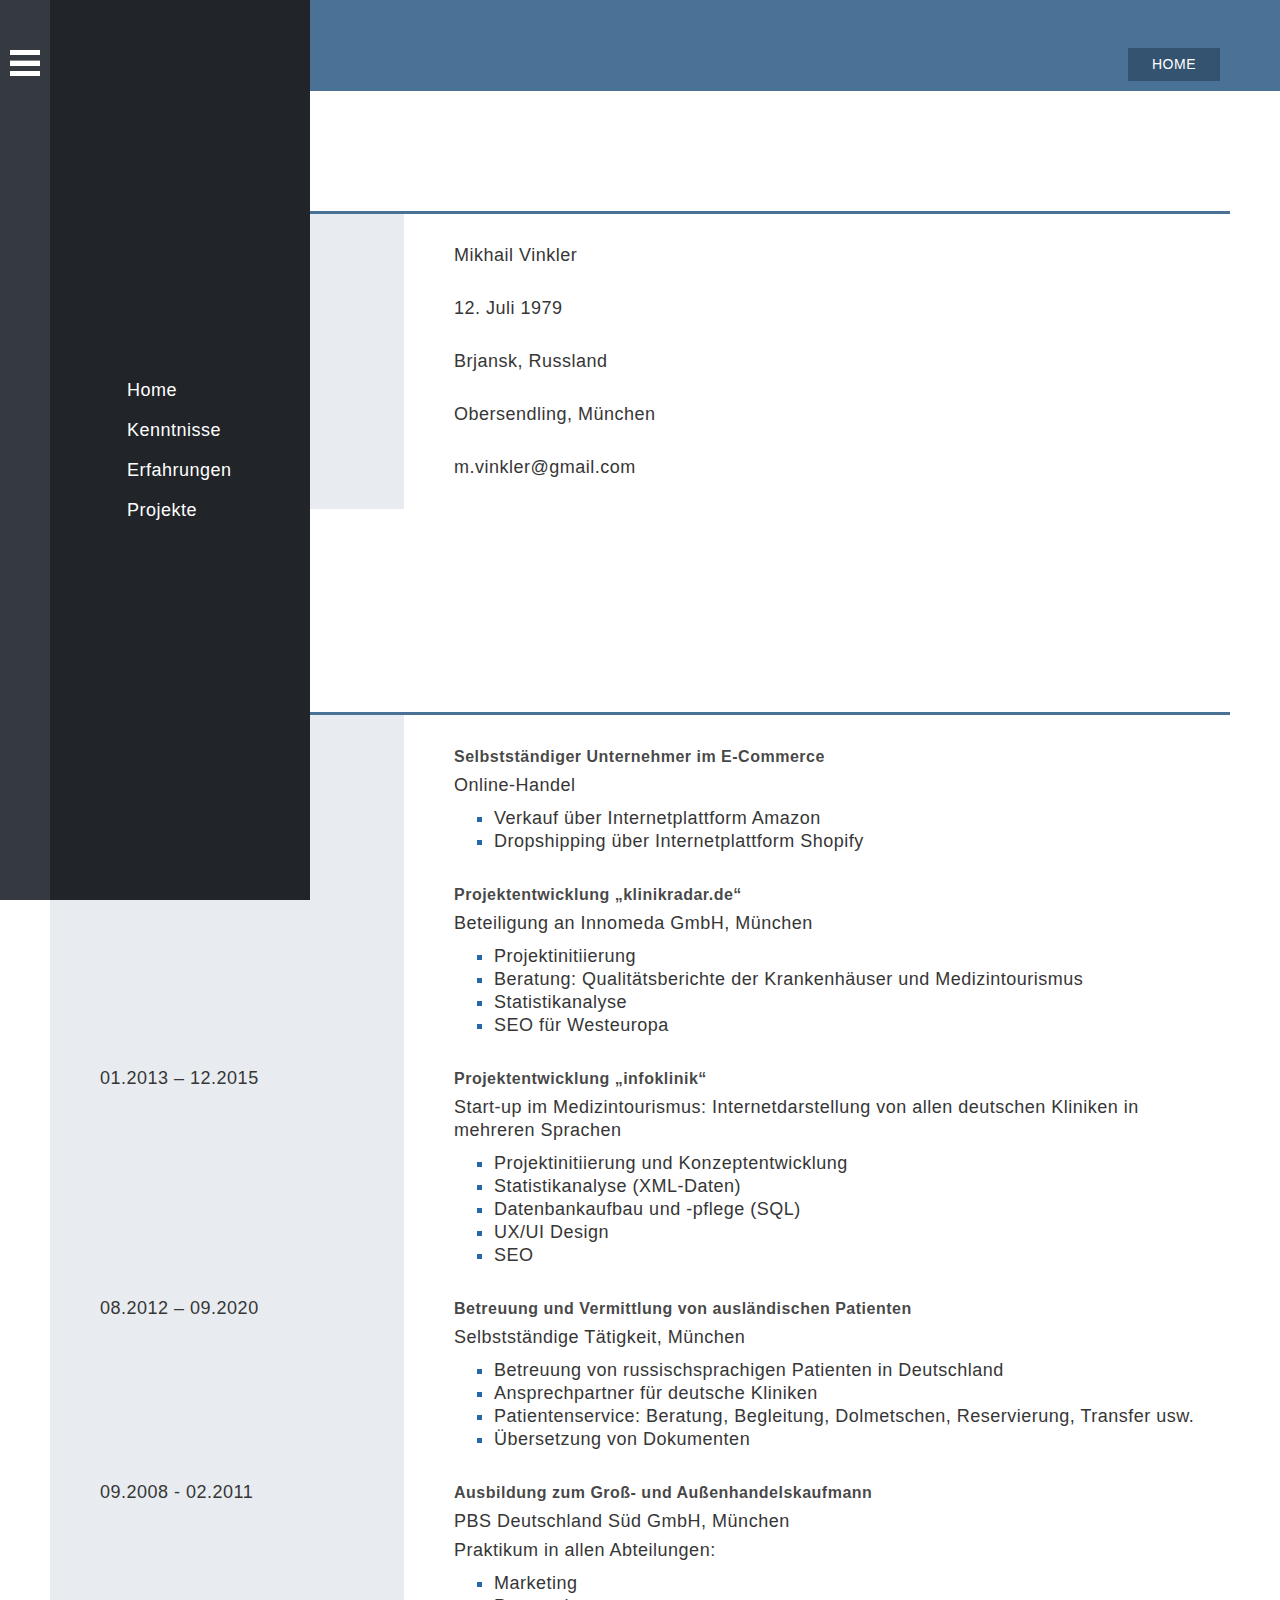
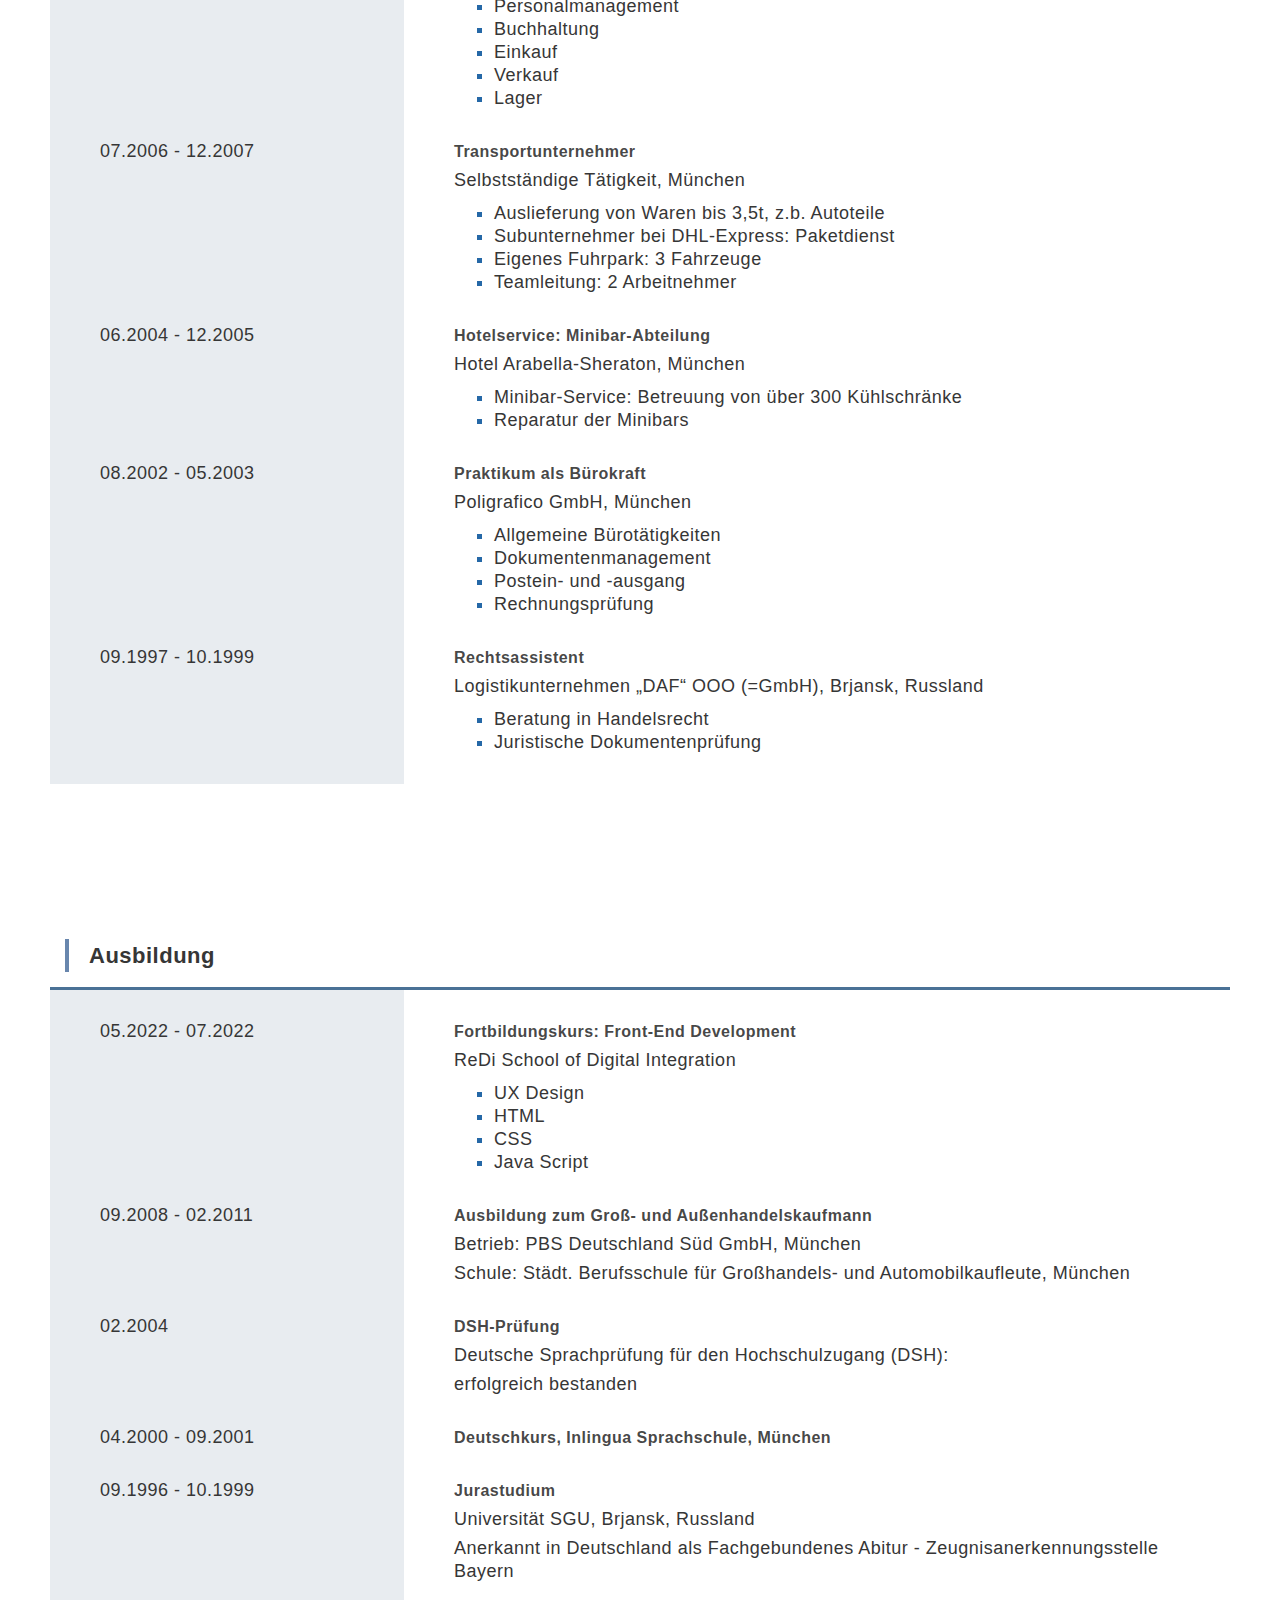
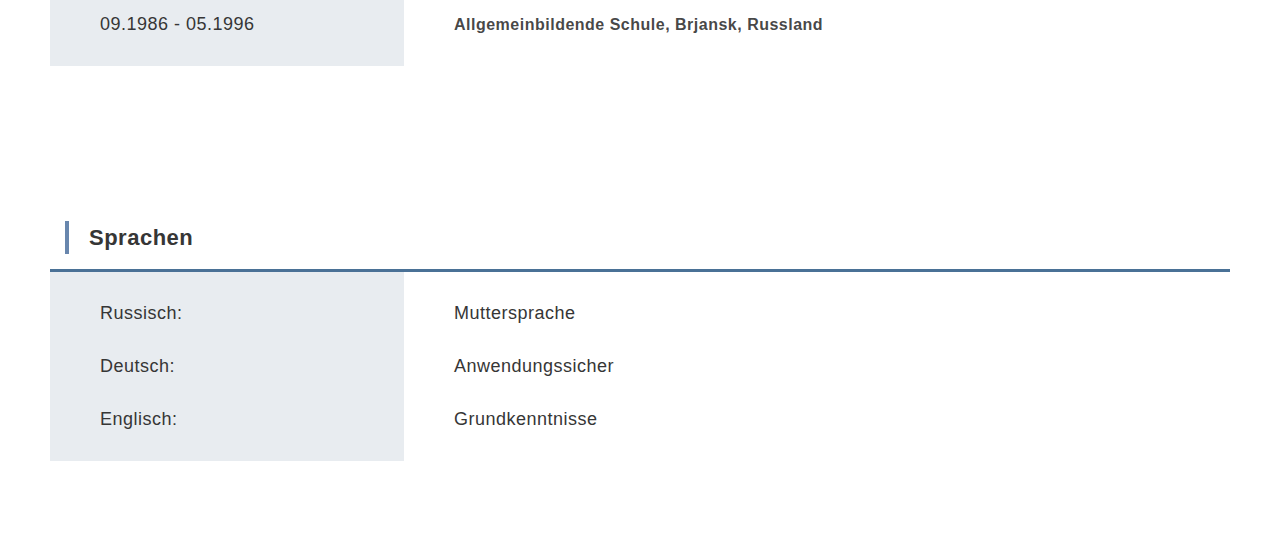
==== Lebenslauf/lebenslauf.html @ 0f420c13 "Lebenslauf" ====
<!DOCTYPE html>
<html lang="en">
<head>
    <meta charset="UTF-8">
    <meta http-equiv="X-UA-Compatible" content="IE=edge">
    <meta name="viewport" content="width=device-width, initial-scale=1.0">
    <link rel="stylesheet" href="../assets/style.css">
    <link rel="stylesheet" href="./lebenslauf.css">
    <title>Lebenslauf</title>
</head>
<body>
    <header id="resume_header">
        <div class="resume_titel">
            <h1>Lebenslauf</h1>
            <a href="../index.html">home</a>
        </div>                    
    </header>
    <main>
        <table class="privat">
            <th colspan="2"></th>
            <tr class="item_1">
                <td class="titel">Vor -und Nachname:</td>
                <td class="content">Mikhail Vinkler</td>
            </tr>
            <tr>
                <td class="titel">Geburts&shy;datum:</td>
                <td class="content">12. Juli 1979</td>
            </tr>
            <tr>
                <td class="titel">Geburtsort:</td>
                <td class="content">Brjansk, Russland</td>
            </tr>
            <tr>
                <td class="titel">Wohnort:</td>
                <td class="content">Obersendling, München</td>
            </tr>
            <tr>
                <td class="titel">E-Mail:</td>
                <td class="content">m.vinkler@gmail.com</td>
            </tr>
        </table>
        <table class="job">
            <th colspan="2">
                <h2>Berufliche Praxis</h2>
            </th>
            <tr class="job_1">
                <td class="titel">10.2020 – 04.2022</td>
                <td class="content">
                    <h3>Selbstständiger Unternehmer im E-Commerce</h3>
                    <p>Online-Handel</p>
                    <ul>
                        <li>Verkauf über Internetplattform Amazon</li>
                        <li>Dropshipping über Internetplattform Shopify</li>
                    </ul>
                </td>
            </tr>
            <tr class="job_2">
                <td class="titel">01.2016 – 10.2020</td>
                <td class="content">
                    <h3>Projektentwicklung „klinikradar.de“ </h3>
                    <p>Beteiligung an Innomeda GmbH, München</p>
                    <ul>
                        <li>Projektinitiierung</li>
                        <li>Beratung: Qualitätsberichte der Krankenhäuser und Medizintourismus</li>
                        <li>Statistikanalyse</li>
                        <li>SEO für Westeuropa</li>
                    </ul>
                </td>
            </tr>
            <tr class="job_3">
                <td class="titel">01.2013 – 12.2015</td>
                <td class="content">
                    <h3>Projektentwicklung „infoklinik“</h3>
                    <p>Start-up im Medizintourismus: Internetdarstellung von allen deutschen Kliniken in mehreren Sprachen</p>
                    <ul>
                        <li>Projektinitiierung und Konzeptentwicklung</li>
                        <li>Statistikanalyse (XML-Daten)</li>
                        <li>Datenbankaufbau und -pflege (SQL)</li>
                        <li>UX/UI Design</li>
                        <li>SEO</li>
                    </ul>
                </td>
            </tr>
            <tr class="job_4">
                <td class="titel">08.2012 – 09.2020</td>
                <td class="content">
                    <h3>Betreuung und Vermittlung von ausländischen Patienten</h3>
                    <p>Selbstständige Tätigkeit, München</p>
                    <ul>
                        <li>Betreuung von russischsprachigen Patienten in Deutschland</li>
                        <li>Ansprechpartner für deutsche Kliniken</li>
                        <li>Patientenservice: Beratung, Begleitung, Dolmetschen, Reservierung, Transfer usw.</li>
                        <li>Übersetzung von Dokumenten</li>
                    </ul>
                </td>
            </tr>
            <tr class="job_5">
                <td class="titel">09.2008 - 02.2011</td>
                <td class="content">
                    <h3>Ausbildung zum Groß- und Außenhandels&shy;kaufmann</h3>
                    <p>PBS Deutschland Süd GmbH, München</p>
                    <p>Praktikum in allen Abteilungen:</p>
                    <ul>
                        <li>Marketing</li>
                        <li>Personalmanagement</li>
                        <li>Buchhaltung</li>
                        <li>Einkauf</li>
                        <li>Verkauf</li>
                        <li>Lager</li>
                    </ul>
                </td>
            </tr>
            <tr class="job_6">
                <td class="titel">07.2006 - 12.2007</td>
                <td class="content">
                    <h3>Transportunternehmer</h3>
                    <p>Selbstständige Tätigkeit, München</p>
                    <ul>
                        <li>Auslieferung von Waren bis 3,5t, z.b. Autoteile </li>
                        <li>Subunternehmer bei DHL-Express: Paketdienst</li>
                        <li>Eigenes Fuhrpark: 3 Fahrzeuge</li>
                        <li>Teamleitung: 2 Arbeitnehmer</li>
                    </ul>
                </td>
            </tr>
            <tr class="job_7">
                <td class="titel">06.2004 - 12.2005</td>
                <td class="content">
                    <h3>Hotelservice: Minibar-Abteilung</h3>
                    <p>Hotel Arabella-Sheraton, München</p>
                    <ul>
                        <li>Minibar-Service: Betreuung von über 300 Kühlschränke</li>
                        <li>Reparatur der Minibars</li>
                    </ul>
                </td>
            </tr>
            <tr class="job_8">
                <td class="titel">08.2002 - 05.2003</td>
                <td class="content">
                    <h3>Praktikum als Bürokraft</h3>
                    <p>Poligrafico GmbH, München</p>
                    <ul>
                        <li>Allgemeine Bürotätigkeiten</li>
                        <li>Dokumenten&shy;management</li>
                        <li>Postein- und -ausgang</li>
                        <li>Rechnungsprüfung</li>
                    </ul>
                </td>
            </tr>
            <tr class="job_8">
                <td class="titel">09.1997 - 10.1999</td>
                <td class="content">
                    <h3>Rechtsassistent</h3>
                    <p>Logistikunternehmen „DAF“ OOO (=GmbH), Brjansk, Russland</p>
                    <ul>
                        <li>Beratung in Handelsrecht</li>
                        <li>Juristische Dokumentenprüfung</li>
                    </ul>
                </td>
            </tr>

        </table>
        <table  class="school">
            <th colspan="2">
                <h2>Ausbildung</h2>
            </th>
            <tr class="school_1">
                <td class="titel">05.2022 - 07.2022</td>
                <td class="content">
                    <h3>Fortbildungskurs: Front-End Development</h3>
                    <p>ReDi School of Digital Integration</p>
                    <ul>
                        <li>UX Design</li>
                        <li>HTML</li>
                        <li>CSS</li>
                        <li>Java Script</li>
                    </ul>
                </td>
            </tr>
            <tr class="school_2">
                <td class="titel">09.2008 - 02.2011</td>
                <td class="content">
                    <h3>Ausbildung zum Groß- und Außenhandels&shy;kaufmann</h3>
                    <p>Betrieb: PBS Deutschland Süd GmbH, München</p>
                    <p>Schule: Städt. Berufsschule für Großhandels- und Automobilkaufleute, München</p>
                </td>
            </tr>
            <tr class="school_3">
                <td class="titel">02.2004</td>
                <td class="content">
                    <h3>DSH-Prüfung</h3>
                    <p>Deutsche Sprachprüfung für den Hochschulzugang (DSH):</p>
                    <p>erfolgreich bestanden</p>
                </td>
            </tr>
            <tr class="school_4">
                <td class="titel">04.2000 - 09.2001</td>
                <td class="content">
                    <h3>Deutschkurs, Inlingua Sprachschule, München</h3>
                </td>
            </tr>
            <tr class="school_5">
                <td class="titel">09.1996 - 10.1999</td>
                <td class="content">
                    <h3>Jurastudium</h3>
                    <p>Universität SGU, Brjansk, Russland</p>
                    <p>Anerkannt in Deutschland als Fachgebundenes Abitur - Zeugnis&shy;anerkennungs&shy;stelle Bayern</p>
                </td>
            </tr>
            <tr class="school_6">
                <td class="titel">09.1986 - 05.1996</td>
                <td class="content">
                    <h3>Allgemeinbildende Schule, Brjansk, Russland</h3>
                </td>
        </table>
        <table  class="language">
            <th colspan="2">
                <h2>Sprachen</h2>
            </th>
            <tr class="language_1">
                <td class="titel">Russisch:</td>
                <td class="content">Muttersprache</td>
            </tr>
            <tr class="language_2">
                <td class="titel">Deutsch:</td>
                <td class="content">Anwendungssicher</td>
            </tr>
            <tr class="language_3">
                <td class="titel">Englisch:</td>
                <td class="content">Grundkenntnisse</td>
            </tr>
        </table>
    </main>
    <nav class="menu">
        <div class="menu_box">
            <div class="menu_content">
                <div class="menu_link">
                    <a href="../index.html#header">Home</a>
                    <a href="../index.html#skills">Kenntnisse</a>
                    <a href="../index.html#experience_text">Erfahrungen</a>
                    <a href="../index.html#form">Projekte</a>
                </div>
            </div>
            <div class="menu_title">
                <div class="menu_icon"></div>
            </div>
        </div>
    </nav>
</body>
</html>
---- assets/style.css ----
* {
  padding: 0;
  margin: 0;
  box-sizing: border-box;
  font-size: 18px;
  font-family: Tahoma, Geneva, Verdana, sans-serif;
  text-decoration: none;
  line-height: 30px;
  letter-spacing: .6px;
  color: #363636;
}
h1 {
  font-size: 26px;
  padding-bottom: 20px;
}
h2 {
  font-size: 22px;
  padding: 5px 20px;
  border-left: 4px solid #6886ad;
}
h3 {
  font-size: 20px;
}
p {
  padding-top: 20px;
}

/* ========== basic ========== */

body {
  display: flex;
  flex-direction: column;
  align-items: center;
}
main {
  width: 1200px;
  max-width: 100%;
  padding: 0 30px;
}
footer {
  height: 100px;
  width: 100%;
  background-color: gray;
}
.box {
  display: flex;
  flex-wrap: wrap;
}

/* ========== header ========== */

#header {
  height: 95vh;
  width: 100%;
  flex-direction: column;
  justify-content: flex-end;
  align-items: center;
} 
.header_text {
  text-align: center;
  padding: 10px 10px 40px;;
  max-width: 600px;
  min-height: 200px;
}
.header_text p {
  font-size: 20px;
  line-height: 30px;
}
.header_img {
  height: 60%;
  width: 100%;
  background-color: #E9ECEF;
  background-image: url(./images/mein_foto.png);
  background-size: 340px;
  background-repeat: no-repeat;
  background-position: bottom;
}

/* ------------------ skills -------------------- */

#skills {
  justify-content: center;
  margin-top: 80px;
}
.skill_text{
  padding-bottom: 30px;
  width: 100%;
}
.skill_box {
  width: 100%;
  max-width: 600px;
}
.skill_title {
  padding-top: 30px;
}
.skill_bar {
  background-color: #CED4DA;
  height: 26px;
}

.html {width: 80%;}
.css {width: 70%;}
.js {width: 30%;}
.git {width: 30%;}
.sql {width: 20%;}
.figma {width: 80%;}
.fotoshop {width: 60%;}

.animate_bar {
  animation: progress 3s normal forwards 1;
  height: 100%;
  background-color: grey;
}
@keyframes progress {
  0% {
      width: 0;
  }
  100% {
      width: 100;
  }
}

/* ------------------ experience text -------------------- */

#experience_text {
  margin-top: 140px;
  justify-content: center;
}

/* ------------------ experience box -------------------- */

#experience_box {
  margin-top: 120px;
  justify-content: space-evenly;
  text-align: center;
  row-gap: 100px;
  column-gap: 30px;
} 
#experience_box > div {
  max-width: 400px;
}
#experience_box i {
  color: #4a7196;
}
#experience_box h3 {
  padding: 20px 0;
}
#experience_box p {
  text-align: justify;
}

/* ------------------ text job -------------------- */

#text_job {
  text-align: center;
  margin-top: 160px;
  margin-bottom: 200px;
}
#text_job a{
  color: #fff;
}

#text_job p:last-child {

}
#text_job button {
  background-color: #4a7196;
  border: none;
  padding: 15px 32px;
  margin: 50px 0 70px;
  text-align: center;
  text-decoration: none;
  display: inline-block;
  font-size: 16px;
  opacity: 0.95;
}
#text_job button:hover {
  opacity: 1;
}

/* ------------------ menu -------------------- */

.menu {
  position: fixed;
  bottom: 0;
  left: 0;
}
.menu_box {
  display: flex;
  flex-wrap: wrap;
}
.menu_content {
  height: 300px;
  width: 100vw;
  display: none;
  background-color: #212529;
}
.menu_link {
  height: 100%;
  display: flex;
  flex-direction: column;
  justify-content: center;
  align-items: center;
}
.menu_link a {
  width: 106px;
  line-height: 40px;
  color: #fff;
}
.menu_title {
  width: 100vw;
  height: 5vh;
  background-color: #343A40;
  color: #fff;
  position: relative;
}
.menu_icon {
  height: 26px;
  width: 30px;
  background: linear-gradient(to bottom, #fff 20%, transparent 20%, transparent 40%, #fff 41%, #fff 60%, transparent 61%, transparent 80%, #fff 81%);
  position: absolute;
  left: 30px;
  top: 10px;
}
.menu:hover .menu_content {display: block;}
.menu_content a:hover {color: #1AB278;}

/* ------------------ media qeuries -------------------- */

@media (min-width: 992px){   
  .box > div {
      width: 48%;
  }
  #header {
      height: 100vh;
      align-content: center;
      justify-content: center;
      background-color: #E9ECEF;
  }
  .header_text {
      text-align: left;
      order: 2;
      padding-bottom: 260px;
  }
  .header_img {
      height: 100%;
      max-width: 400px;
      background-size: contain;
      order: 1;
  }
  main {
      padding: 0 30px 0 80px;
  }
  .menu_content {
      height: 100vh;
      width: 260px;
      order: 2;
  }
  .menu_title {
      height: 100vh;
      width: 50px;
      order: 1;
  }
  .menu_icon {
      left: 10px;
      top: 20px;
  }
  #skills {
      justify-content: space-between;
  }
  .skill_text {
      padding-top: 40px;
  }
  #experience_text{
      justify-content: space-between;
      margin-top: 180px;
  }
  #experience_text h2 {
      border-right: 4px solid #6886ad;
      border-left: none;
  }
  #experience_text div:first-child {
      text-align: right;
  }
  #experience_text div:last-child {
      padding-top: 44px;
  }
  #text_job {
      max-width: 80%;
      margin: 180px auto 200px;
  }
}
---- Lebenslauf/lebenslauf.css ----
* {
    padding: 0;
    margin: 0;
    box-sizing: border-box;
    color: #363636;
    font-family: Tahoma, Geneva, Verdana, sans-serif;
    letter-spacing: .5px;
    line-height: 23px;
}
h2 {
    font-size: 22px;
}
h3 {
    font-size: 16px;
    font-weight: 600;
    color: #363636eb;
}
p {
    padding-top: 6px;
}
ul > li:not(li::first-line){
    padding-left: 30px;
}
/* -------------------- header --------------------- */
#resume_header {
    width: 100vw;
    height: 100%;
    background-color: #4a7196;
    padding: 10px;
}
.resume_titel {
    max-width: 1200px;
    margin: 0 auto;
    display: flex;
    justify-content: space-between;
}
h1 {
    font-size: 26px;
    font-weight: 600;
    border-left: 4px solid #fff;
    padding: 4px 22px;
    color: #fff;
    margin: 20px 24px;
}
.resume_titel a {
    font-size: 14px;
    text-decoration: none;
    text-transform: uppercase;
    color: #fff;
    background-color: #345370;
    padding: 5px 24px;
    height: 100%;
    align-self: flex-end;
    margin-right: 20px;
}
.resume_titel a:hover {
    opacity: .9;
}

/* -------------------- main --------------------- */

main {
    width: 100%;
    max-width: 1200px;
    margin: 80px auto;
    padding: 10px;
}
table {
    border-collapse: collapse;
    width: 100%;
}
table:not(.privat){
    margin-top: 140px;
}
table tr:nth-child(2) > td {
    padding-top: 30px;
}
table tr:last-child > td {
    padding-bottom: 30px;
}
th {
    border-bottom: 3px solid #4a7196;
    padding: 15px;
    text-align: left;
}
td {
    padding: 15px;
    vertical-align: top;
    text-align: left;
}
.titel {
    width: 30%;
    min-width: 112px;
    background-color: #e8ecf0;
}
.content {
    width: 70%;
}
ul {
    margin-top: 10px;
}
li {
    list-style-type: square;
    margin-left: 40px;
}
li::marker {
    color: #2568a7;
}

/* -------------------- media queries --------------------- */

@media (min-width: 992px){ 
    td {
        padding-left: 50px;
    }
    .menu_icon {
        top: 50px;
    }
}
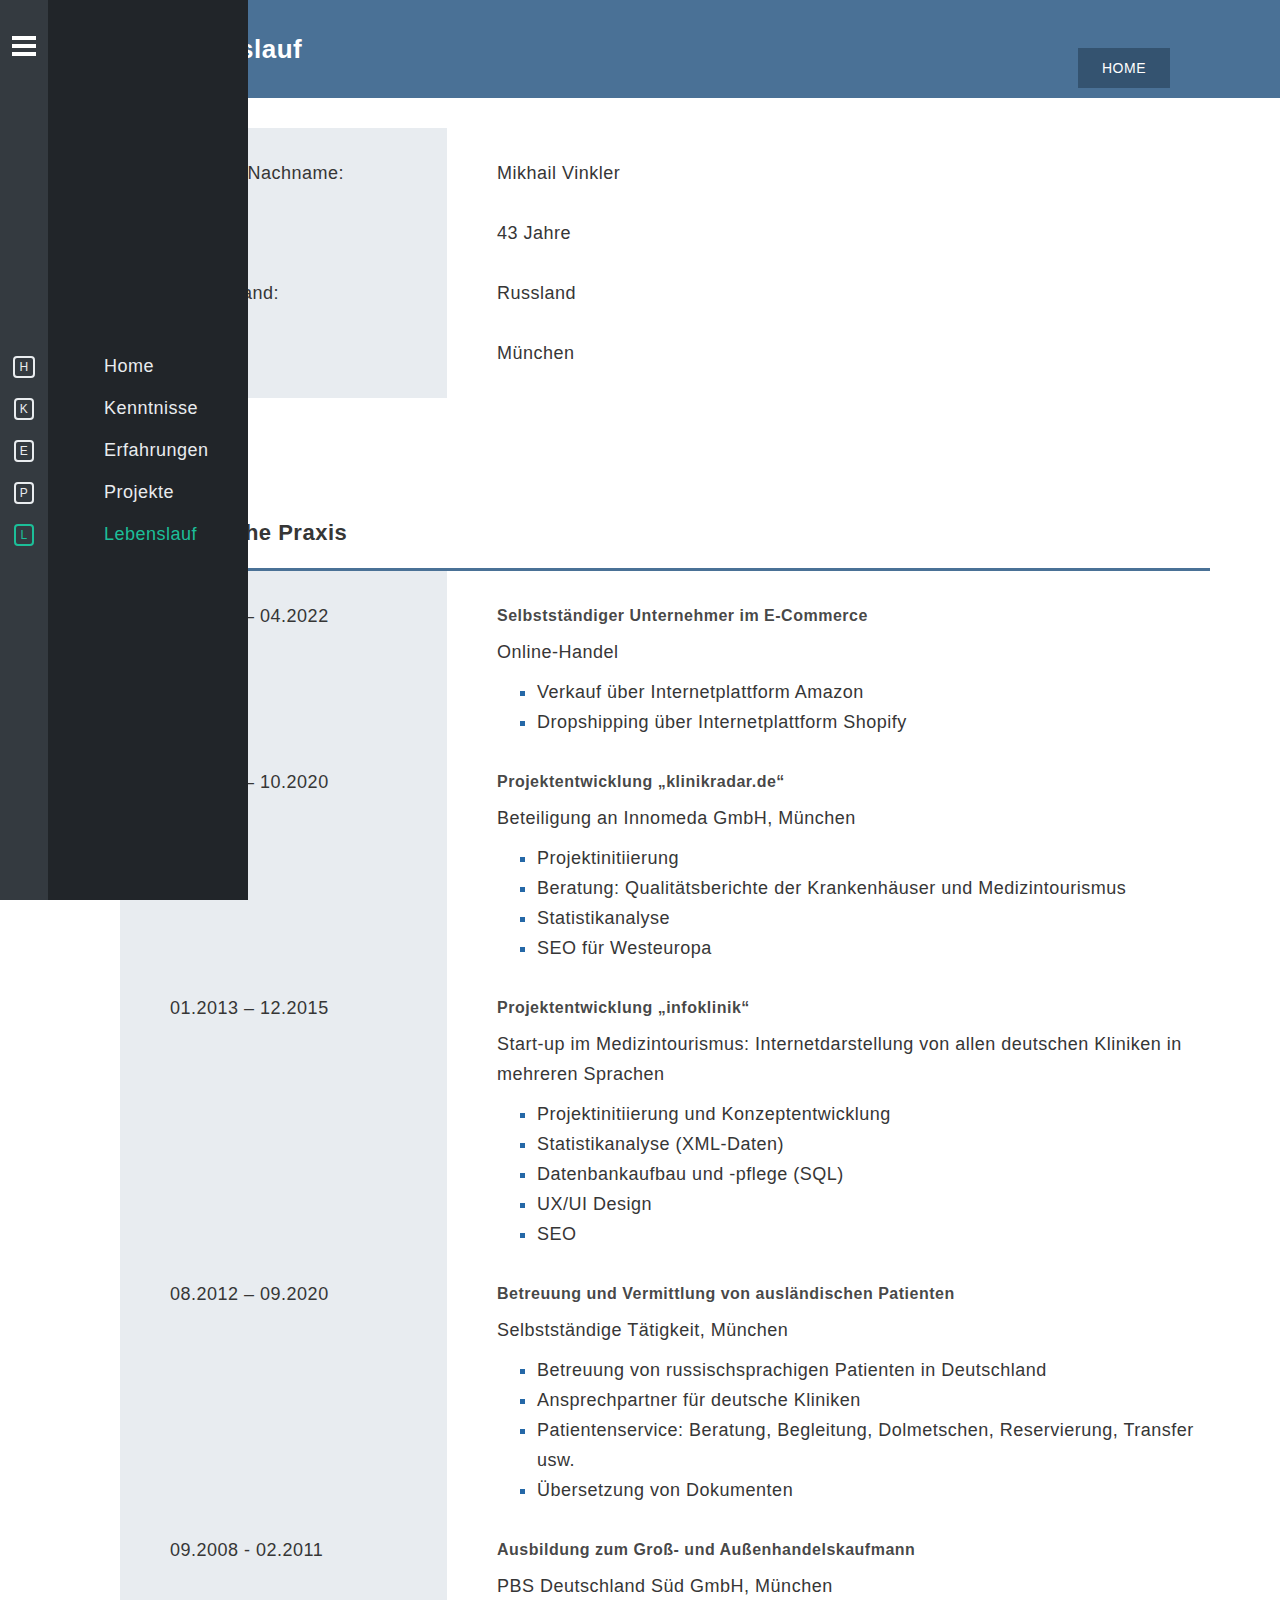
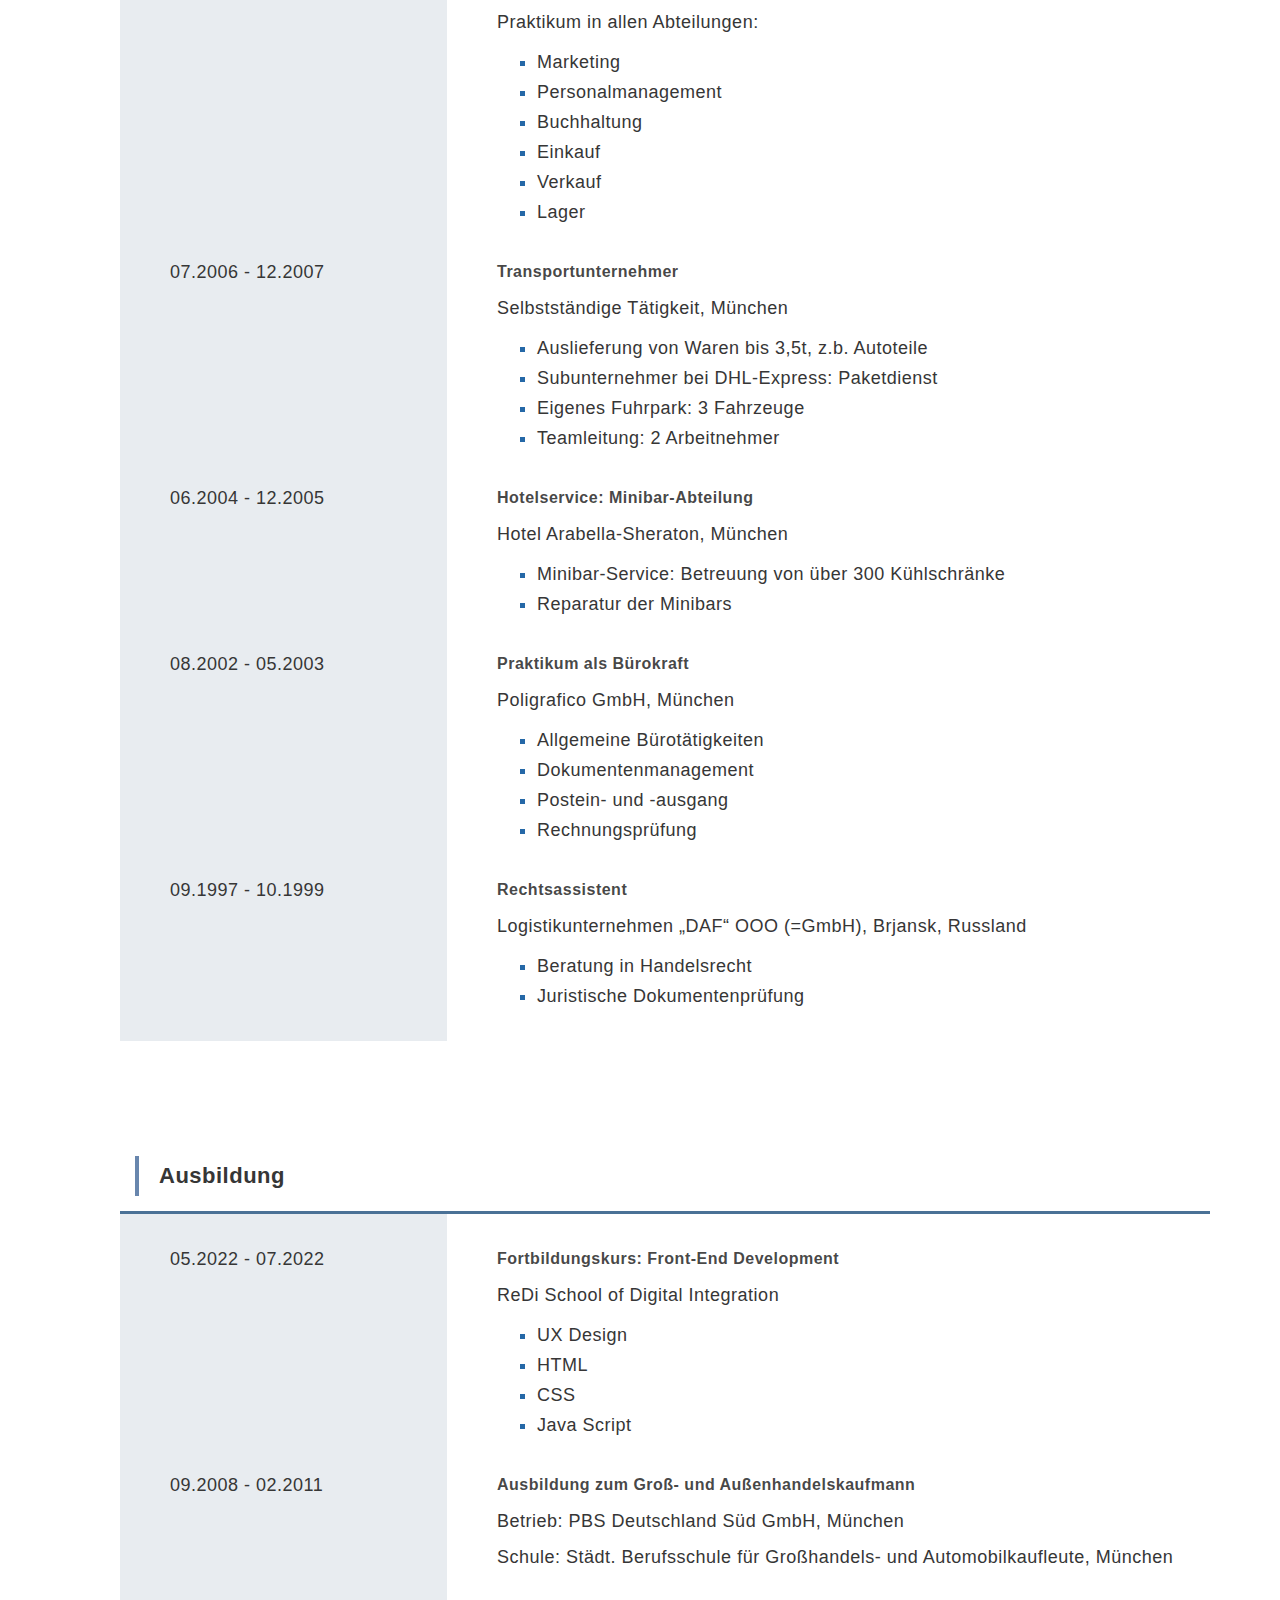
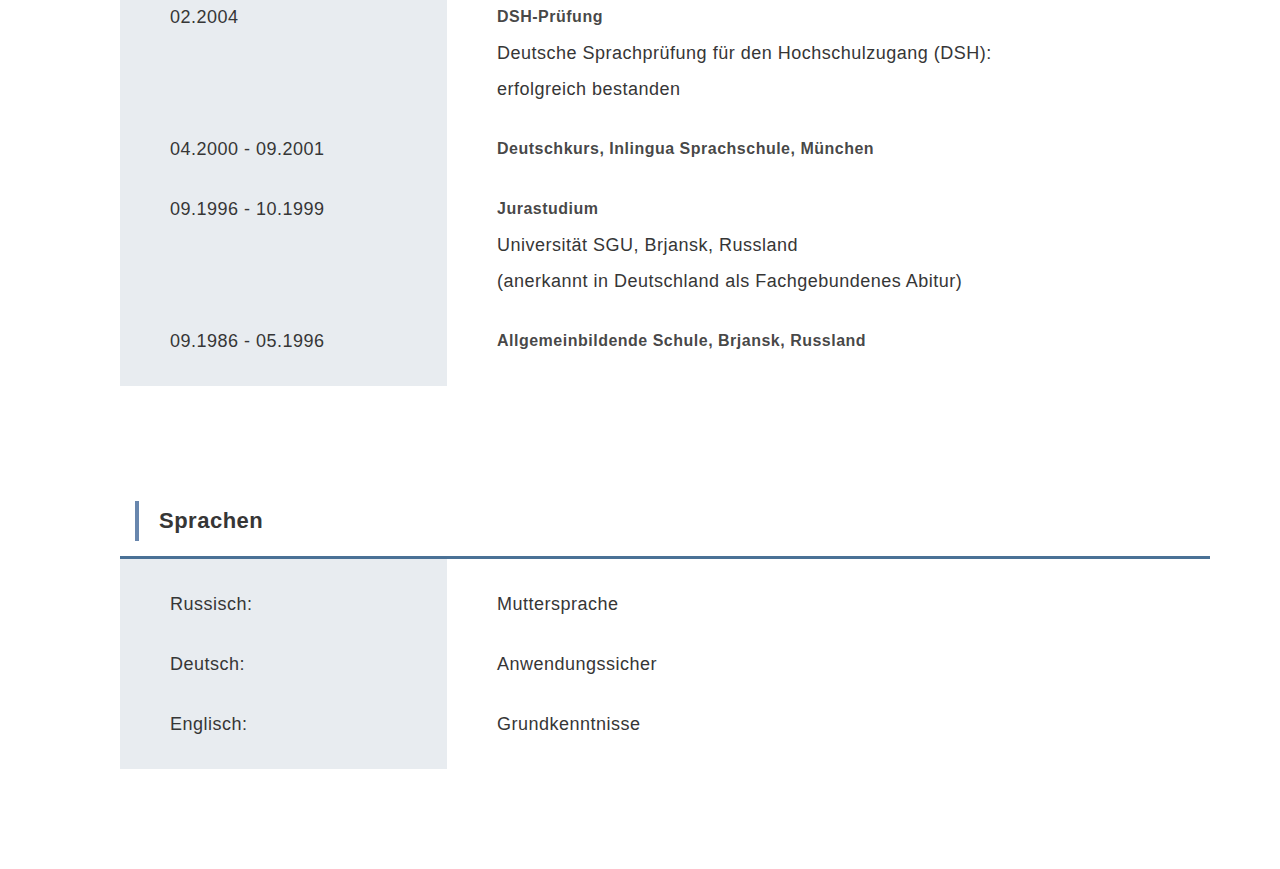
==== commit 23b32f28: "text verbesserung" ====
--- a/Lebenslauf/lebenslauf.html
+++ b/Lebenslauf/lebenslauf.html
@@ -4,7 +4,7 @@
     <meta charset="UTF-8">
     <meta http-equiv="X-UA-Compatible" content="IE=edge">
     <meta name="viewport" content="width=device-width, initial-scale=1.0">
-    <link rel="stylesheet" href="../assets/style.css">
+    <link rel="stylesheet" href="../style.css">
     <link rel="stylesheet" href="./lebenslauf.css">
     <title>Lebenslauf</title>
 </head>
@@ -12,7 +12,7 @@
     <header id="resume_header">
         <div class="resume_titel">
             <h1>Lebenslauf</h1>
-            <a href="../index.html">home</a>
+            <a href="../index.html#header">home</a>
         </div>                    
     </header>
     <main>
@@ -23,20 +23,16 @@
                 <td class="content">Mikhail Vinkler</td>
             </tr>
             <tr>
-                <td class="titel">Geburts&shy;datum:</td>
-                <td class="content">12. Juli 1979</td>
+                <td class="titel">Alter:</td>
+                <td class="content">43 Jahre</td>
             </tr>
             <tr>
-                <td class="titel">Geburtsort:</td>
-                <td class="content">Brjansk, Russland</td>
+                <td class="titel">Geburtsland:</td>
+                <td class="content">Russland</td>
             </tr>
             <tr>
                 <td class="titel">Wohnort:</td>
-                <td class="content">Obersendling, München</td>
-            </tr>
-            <tr>
-                <td class="titel">E-Mail:</td>
-                <td class="content">m.vinkler@gmail.com</td>
+                <td class="content">München</td>
             </tr>
         </table>
         <table class="job">
@@ -204,7 +200,7 @@
                 <td class="content">
                     <h3>Jurastudium</h3>
                     <p>Universität SGU, Brjansk, Russland</p>
-                    <p>Anerkannt in Deutschland als Fachgebundenes Abitur - Zeugnis&shy;anerkennungs&shy;stelle Bayern</p>
+                    <p>(anerkannt in Deutschland als Fachgebundenes Abitur)</p>
                 </td>
             </tr>
             <tr class="school_6">
@@ -231,18 +227,26 @@
             </tr>
         </table>
     </main>
-    <nav class="menu">
+    <nav id="menu">
         <div class="menu_box">
-            <div class="menu_content">
-                <div class="menu_link">
-                    <a href="../index.html#header">Home</a>
-                    <a href="../index.html#skills">Kenntnisse</a>
-                    <a href="../index.html#experience_text">Erfahrungen</a>
-                    <a href="../index.html#form">Projekte</a>
-                </div>
+            <div class="menu_words">
+                <ul class="menu_links">
+                    <li><a class="menu_item item_1" href="../index.html#header">Home</a></li>
+                    <li><a class="menu_item" href="../index.html#skills">Kenntnisse</a></li>
+                    <li><a class="menu_item" href="../index.html#experience_text">Erfahrungen</a></li>
+                    <li><a class="menu_item" href="../index.html#slider">Projekte</a></li>
+                    <li><a class="menu_item" href="../index.html#text_job">Lebenslauf</a></li>
+                </ul>
             </div>
-            <div class="menu_title">
+            <div class="menu_letters">
                 <div class="menu_icon"></div>
+                <ul class="menu_letter">
+                    <li><a class="menu_item" href="../index.html#header">H</a></li>
+                    <li><a class="menu_item" href="../index.html#skills">K</a></li>
+                    <li><a class="menu_item" href="../index.html#experience_text">E</a></li>
+                    <li><a class="menu_item" href="../index.html#slider">P</a></li>
+                    <li><a class="menu_item" href="../index.html#text_job">L</a></li>
+                </ul>
             </div>
         </div>
     </nav>
--- a/style.css
+++ b/style.css
@@ -0,0 +1,317 @@
+* {
+    padding: 0;
+    margin: 0;
+    box-sizing: border-box;
+    font-size: 18px;
+    font-family: Tahoma, Geneva, Verdana, sans-serif;
+    text-decoration: none;
+    line-height: 30px;
+    letter-spacing: .6px;
+    color: #363636;
+}
+h1 {
+    font-size: 26px;
+    padding-bottom: 20px;
+}
+h2 {
+    font-size: 22px;
+    padding: 5px 20px;
+    border-left: 4px solid #6886ad;
+}
+h3 {
+    font-size: 20px;
+}
+h4 {
+    font-size: 16px;
+}
+p {
+    padding-top: 20px;
+}
+body {
+    display: flex;
+    flex-direction: column;
+    align-items: center;
+}
+main {
+    width: 1200px;
+    max-width: 100%;
+    padding: 0 30px;
+}
+.box {
+    display: flex;
+    flex-wrap: wrap;
+}
+
+/* ========== header ========== */
+
+#header {
+    height: 95vh;
+    width: 100%;
+    display: flex;
+    flex-wrap: wrap;
+    flex-direction: column;
+    justify-content: flex-end;
+    align-items: center;
+} 
+.header_text {
+    text-align: center;
+    padding: 10px 10px 40px;;
+    max-width: 600px;
+    min-height: 200px;
+}
+.header_text p {
+    font-size: 20px;
+    line-height: 30px;
+}
+.header_img {
+    height: 60%;
+    width: 100%;
+    background-color: #E9ECEF;
+    background-image: url(./images/mein_foto.png);
+    background-size: 340px;
+    background-repeat: no-repeat;
+    background-position: bottom;
+}
+
+/* ------------------ skills -------------------- */
+
+#skills {
+    justify-content: center;
+    margin-top: 80px;
+}
+.skill_text {
+    padding-bottom: 30px;
+    width: 100%;
+}
+.skill_box {
+    width: 100%;
+    max-width: 600px;
+}
+.skill_title {
+    padding-top: 30px;
+}
+.skill_bar {
+    background-color: #e9ecef;
+    height: 22px;
+}
+
+.html {width: 80%;}
+.css {width: 70%;}
+.js {width: 30%;}
+.git {width: 30%;}
+.sql {width: 20%;}
+.figma {width: 80%;}
+.fotoshop {width: 60%;}
+
+.animate_bar {
+    animation: progress 3s normal forwards 1;
+    height: 100%;
+    background-color: #71929E;
+}
+@keyframes progress {
+    0% {
+        width: 0;
+    }
+    100% {
+        width: 100;
+    }
+}
+
+/* ------------------ experience -------------------- */
+
+#experience_text {
+    margin-top: 140px;
+    justify-content: center;
+}
+#experience_box {
+    margin-top: 120px;
+    justify-content: space-evenly;
+    text-align: center;
+    row-gap: 100px;
+    column-gap: 30px;
+} 
+#experience_box > div {
+    max-width: 400px;
+}
+#experience_box i {
+    color: #4a7196;
+}
+#experience_box h3 {
+    padding: 20px 0;
+}
+#experience_box p {
+    text-align: justify;
+}
+
+/* ------------------ text job -------------------- */
+
+.line {
+    background-color: #6886ad;
+    height: 2px;
+    width: 80%;
+    border: none;
+    opacity: .6;
+    margin: 120px auto 70px;
+}
+#text_job {
+    text-align: center;
+    height: 80vh;
+}
+#text_job a{
+    color: #fff;
+}
+
+#text_job button {
+    background-color: #5c7f8d;
+    border: none;
+    padding: 15px 32px;
+    margin: 50px 0 70px;
+    text-align: center;
+    text-decoration: none;
+    display: inline-block;
+    font-size: 16px;
+}
+#text_job button:hover {
+    background-color: #7199a7;
+    cursor: pointer;
+}
+
+/* ------------------ menu -------------------- */
+
+#menu {
+    position: fixed;
+    bottom: 0;
+    left: 0;
+}
+.menu_box {
+    display: flex;
+    flex-wrap: wrap;
+    flex-direction: column;
+    width: 100vw;
+}
+.menu_words {
+    height: 260px;
+    display: none;
+    background-color: #212529;
+}
+.menu_letters {
+    height: 5vh;
+    background-color: #343A40;
+    position: relative;
+}
+.menu_links,
+.menu_letter {
+    height: 100%;
+    display: flex;
+    justify-content: center;
+    align-items: center;
+    gap: 10px;
+}
+.menu_links {
+    flex-direction: column;
+}
+.menu_box li {
+    list-style: none;
+}
+.menu_item {
+    color: #E9ECEF;
+}
+.menu_links a {
+    width: 90px;
+    display: block;
+    padding: 1px;
+}
+.menu_letter a {
+    border: 2px solid;
+    border-color: inherit;
+    padding: 2px 4px;
+    border-radius: 4px;
+    font-size: 12px;
+}
+.menu_activ {
+    color: #1cbf99;
+}
+.menu_icon { 
+    height: 20px;
+    width: 24px;
+    background: linear-gradient(to bottom, #fff 20%, transparent 20%, transparent 40%, #fff 41%, #fff 60%, transparent 61%, transparent 80%, #fff 81%);
+    position: absolute;
+    left: 30px;
+    top: 16px;
+}
+
+#menu:hover .menu_words {display: block;} 
+.menu_words a:hover {font-size: 19px; color: #fff;}
+
+
+/* ------------------ media qeuries -------------------- */
+
+@media (min-width: 992px){   
+    .box > div {
+        width: 48%;
+    }
+    #header {
+        height: 100vh;
+        align-content: center;
+        justify-content: center;
+        background-color: #E9ECEF;
+    }
+    .header_text {
+        text-align: left;
+        order: 2;
+        padding-bottom: 260px;
+    }
+    .header_img {
+        height: 100%;
+        max-width: 400px;
+        background-size: contain;
+        order: 1;
+    }
+    main {
+        padding-left: 80px;
+    }
+    #skills {
+        justify-content: space-between;
+        margin-top: 120px;
+    }
+    #experience_text{
+        justify-content: space-between;
+        margin-top: 180px;
+    }
+    #experience_text h2 {
+        border-right: 4px solid #6886ad;
+        border-left: none;
+    }
+    #experience_text div:first-child {
+        text-align: right;
+    }
+    #experience_text div:last-child {
+        padding-top: 44px;
+    }
+    #text_job {
+        max-width: 80%;
+        margin: 0 auto;
+    }
+    .menu_box{
+        width: 100%;
+        flex-direction: row;
+        justify-content: space-between;
+    }
+    .menu_words {
+        height: 100vh;
+        width: 200px;
+        order: 2;
+    }
+    .menu_letters {
+        height: 100vh;
+        width: 48px;
+        order: 1;
+    }
+    .menu_letter {
+        flex-direction: column;
+    }
+    .menu_icon {
+        left: 12px;
+        top: 20px;
+    }
+}--- a/Lebenslauf/lebenslauf.css
+++ b/Lebenslauf/lebenslauf.css
@@ -5,7 +5,6 @@
     color: #363636;
     font-family: Tahoma, Geneva, Verdana, sans-serif;
     letter-spacing: .5px;
-    line-height: 23px;
 }
 h2 {
     font-size: 22px;
@@ -23,13 +22,13 @@
 }
 /* -------------------- header --------------------- */
 #resume_header {
-    width: 100vw;
+    width: 100%;
     height: 100%;
     background-color: #4a7196;
     padding: 10px;
 }
 .resume_titel {
-    max-width: 1200px;
+    max-width: 1100px;
     margin: 0 auto;
     display: flex;
     justify-content: space-between;
@@ -40,7 +39,7 @@
     border-left: 4px solid #fff;
     padding: 4px 22px;
     color: #fff;
-    margin: 20px 24px;
+    margin: 20px 44px;
 }
 .resume_titel a {
     font-size: 14px;
@@ -54,7 +53,7 @@
     margin-right: 20px;
 }
 .resume_titel a:hover {
-    opacity: .9;
+    opacity: .8;
 }
 
 /* -------------------- main --------------------- */
@@ -62,15 +61,17 @@
 main {
     width: 100%;
     max-width: 1200px;
-    margin: 80px auto;
-    padding: 10px;
+    margin-bottom: 100px;
+}
+.privat th {
+    border: none;
 }
 table {
     border-collapse: collapse;
     width: 100%;
 }
 table:not(.privat){
-    margin-top: 140px;
+    margin-top: 100px;
 }
 table tr:nth-child(2) > td {
     padding-top: 30px;
@@ -96,10 +97,10 @@
 .content {
     width: 70%;
 }
-ul {
+table ul {
     margin-top: 10px;
 }
-li {
+table li {
     list-style-type: square;
     margin-left: 40px;
 }
@@ -114,6 +115,9 @@
         padding-left: 50px;
     }
     .menu_icon {
-        top: 50px;
+        top: 36px;
+    }
+    .menu_box li:last-child a{
+        color: #1cbf99;
     }
 }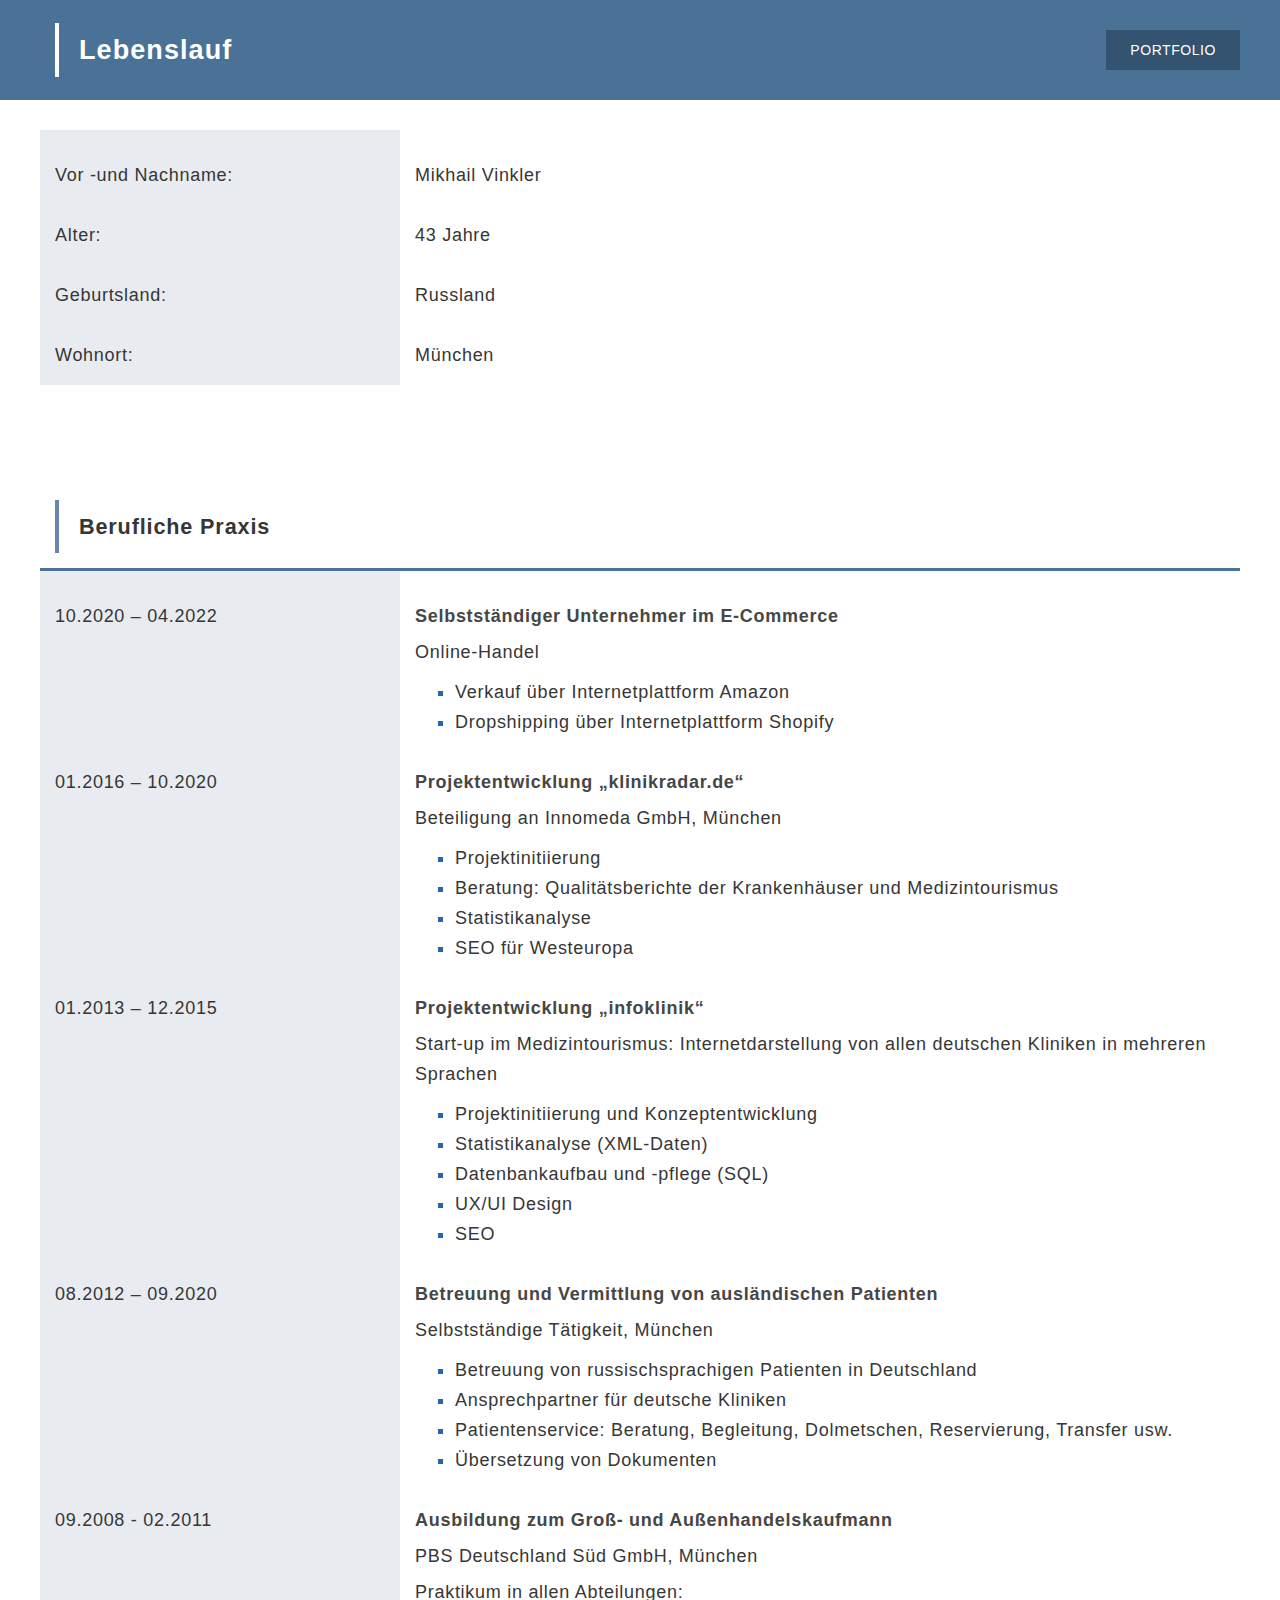
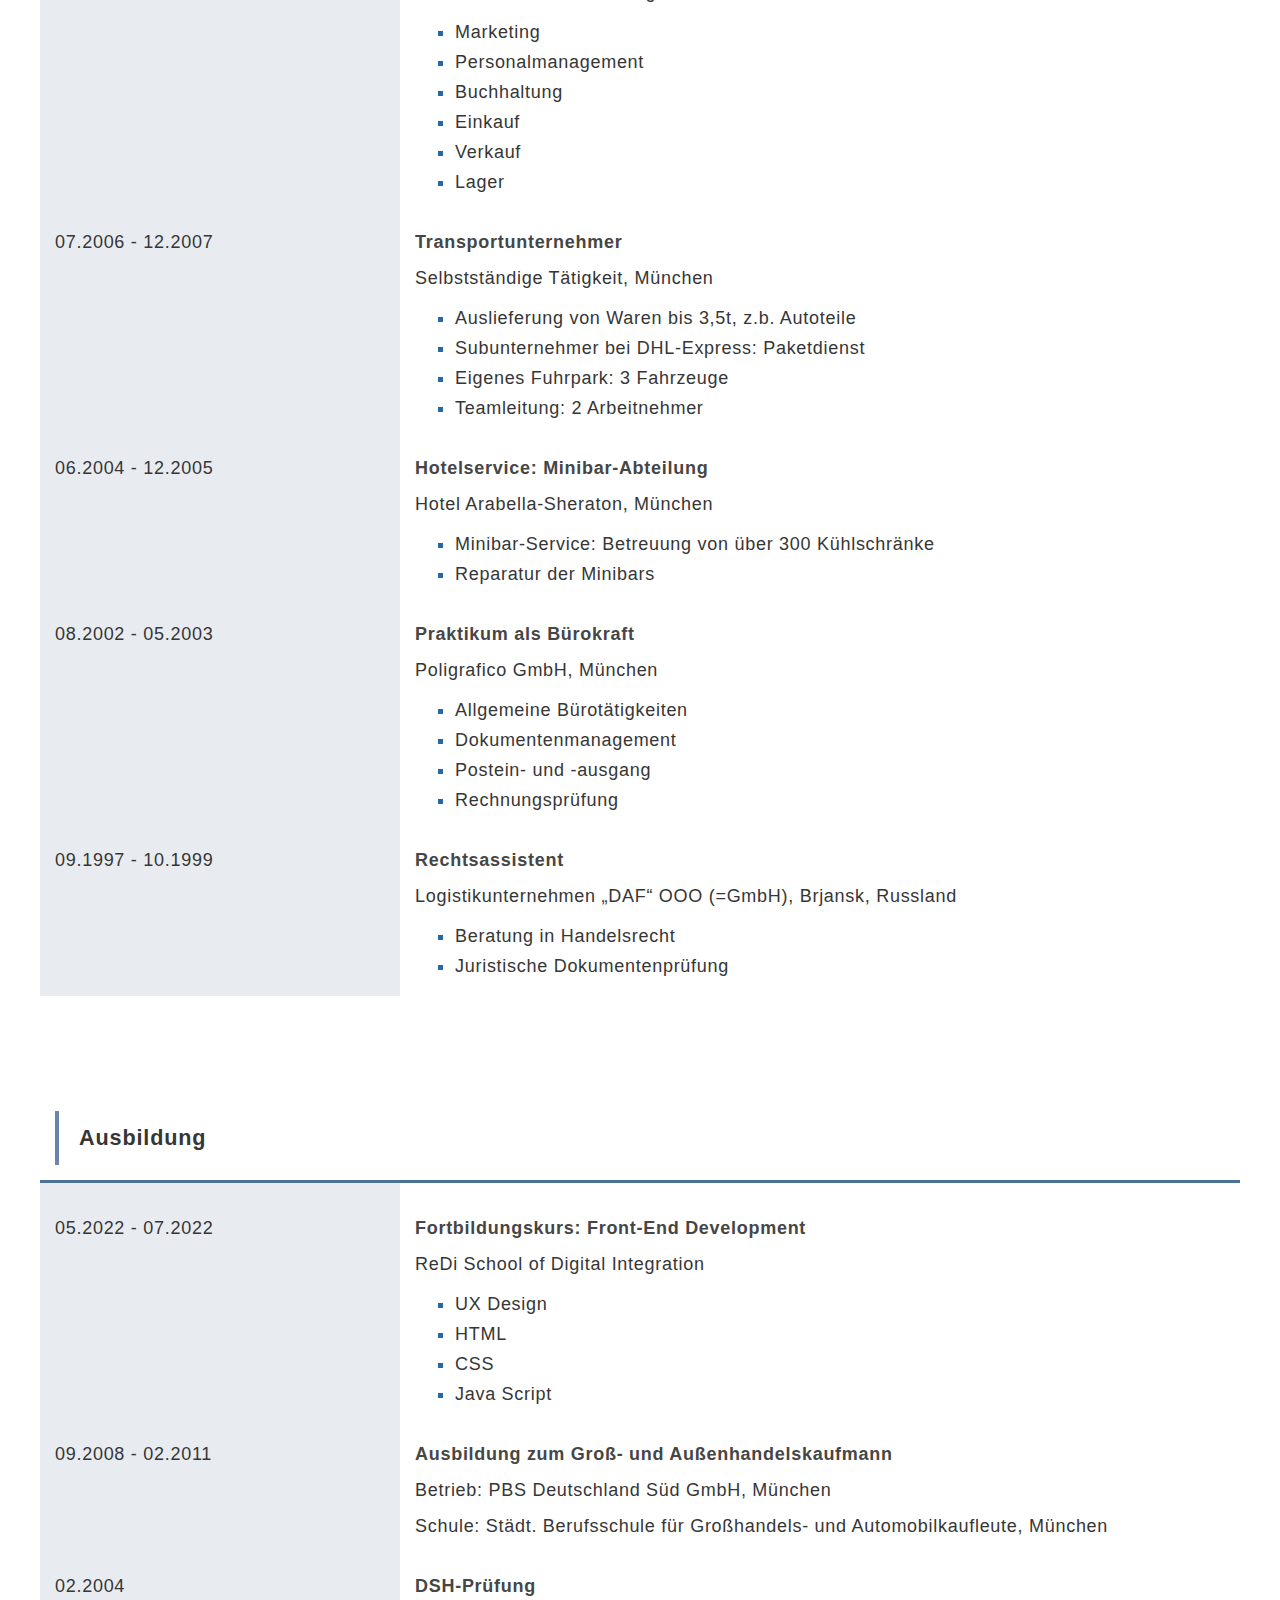
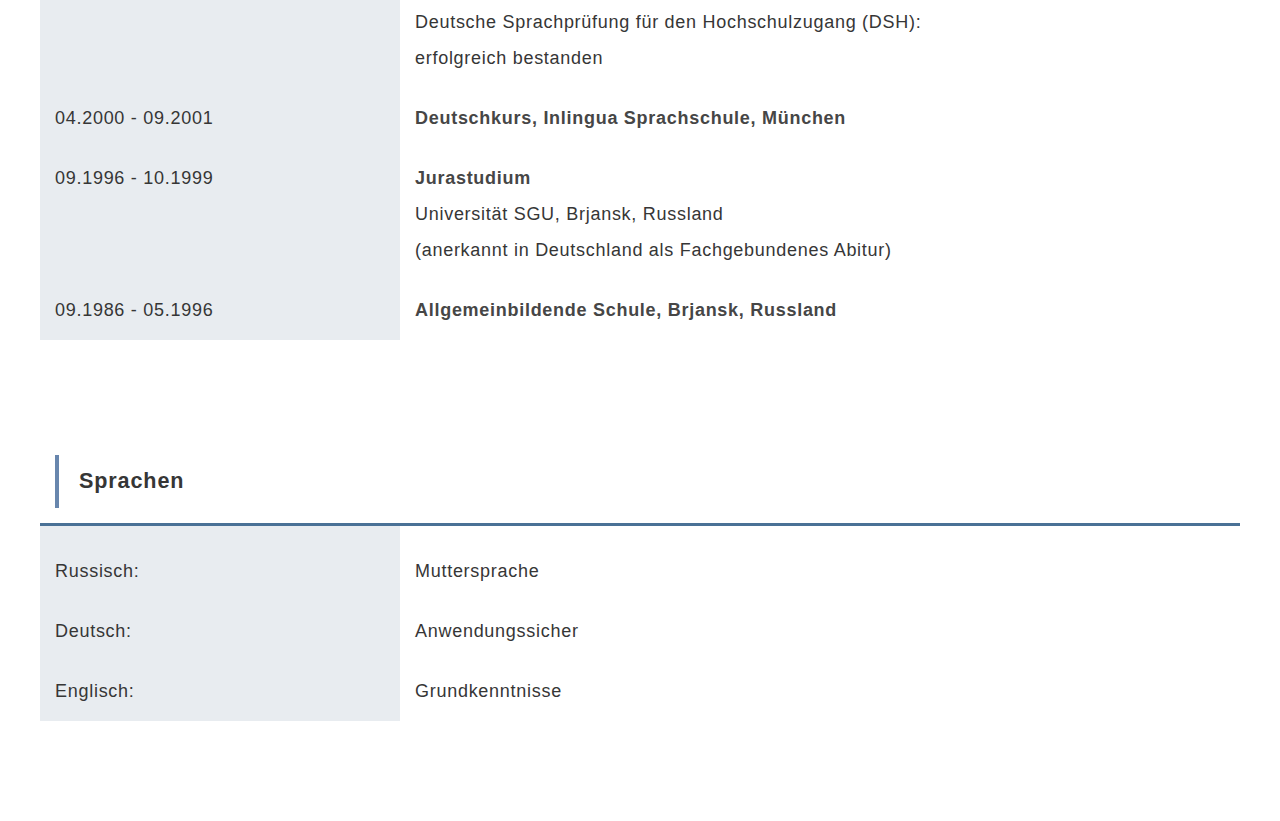
==== commit 3d06d1bc: "code verbesserung" ====
--- a/Lebenslauf/lebenslauf.html
+++ b/Lebenslauf/lebenslauf.html
@@ -12,7 +12,7 @@
     <header id="resume_header">
         <div class="resume_titel">
             <h1>Lebenslauf</h1>
-            <a href="../index.html#header">home</a>
+            <a href="../index.html#header">portfolio</a>
         </div>                    
     </header>
     <main>
@@ -227,28 +227,5 @@
             </tr>
         </table>
     </main>
-    <nav id="menu">
-        <div class="menu_box">
-            <div class="menu_words">
-                <ul class="menu_links">
-                    <li><a class="menu_item item_1" href="../index.html#header">Home</a></li>
-                    <li><a class="menu_item" href="../index.html#skills">Kenntnisse</a></li>
-                    <li><a class="menu_item" href="../index.html#experience_text">Erfahrungen</a></li>
-                    <li><a class="menu_item" href="../index.html#slider">Projekte</a></li>
-                    <li><a class="menu_item" href="../index.html#text_job">Lebenslauf</a></li>
-                </ul>
-            </div>
-            <div class="menu_letters">
-                <div class="menu_icon"></div>
-                <ul class="menu_letter">
-                    <li><a class="menu_item" href="../index.html#header">H</a></li>
-                    <li><a class="menu_item" href="../index.html#skills">K</a></li>
-                    <li><a class="menu_item" href="../index.html#experience_text">E</a></li>
-                    <li><a class="menu_item" href="../index.html#slider">P</a></li>
-                    <li><a class="menu_item" href="../index.html#text_job">L</a></li>
-                </ul>
-            </div>
-        </div>
-    </nav>
 </body>
 </html>--- a/style.css
+++ b/style.css
@@ -2,106 +2,85 @@
     padding: 0;
     margin: 0;
     box-sizing: border-box;
-    font-size: 18px;
+    font-size: clamp(16px, 2vw, 18px);
     font-family: Tahoma, Geneva, Verdana, sans-serif;
     text-decoration: none;
+    list-style: none;
     line-height: 30px;
-    letter-spacing: .6px;
+    letter-spacing: .04em;
     color: #363636;
 }
 h1 {
-    font-size: 26px;
-    padding-bottom: 20px;
+    font-size: 1.5em;
 }
 h2 {
-    font-size: 22px;
-    padding: 5px 20px;
+    font-size: 1.2em;
+    padding: 1% 20px;
     border-left: 4px solid #6886ad;
 }
 h3 {
-    font-size: 20px;
-}
-h4 {
-    font-size: 16px;
+    padding: 20px 0;
 }
 p {
     padding-top: 20px;
 }
-body {
-    display: flex;
-    flex-direction: column;
-    align-items: center;
-}
 main {
-    width: 1200px;
-    max-width: 100%;
-    padding: 0 30px;
-}
-.box {
+    width: min(96%, 1200px);
+    margin: 0 auto;
+}
+
+/* ========== header ========== */
+
+.header {
+    height: 95vh;
+    background: linear-gradient(to top, #E9ECEF 55%, #fff 45%);
     display: flex;
     flex-wrap: wrap;
-}
-
-/* ========== header ========== */
-
-#header {
-    height: 95vh;
+    align-items: flex-end;
+    justify-content: center;
+}
+.header_text {
+    text-align: center;
+    padding: 0 10px;
+    max-width: 600px;
+}
+
+.header_foto {
+    height: 50%;
     width: 100%;
+    background-image: url(./images/mein_foto.png);
+    background-size: contain;
+    background-repeat: no-repeat;
+    background-position: bottom;
+}
+
+/* ------------------ skills -------------------- */
+.skills {
+    margin-top: 100px;
     display: flex;
     flex-wrap: wrap;
-    flex-direction: column;
-    justify-content: flex-end;
-    align-items: center;
-} 
-.header_text {
-    text-align: center;
-    padding: 10px 10px 40px;;
-    max-width: 600px;
-    min-height: 200px;
-}
-.header_text p {
-    font-size: 20px;
-    line-height: 30px;
-}
-.header_img {
-    height: 60%;
-    width: 100%;
-    background-color: #E9ECEF;
-    background-image: url(./images/mein_foto.png);
-    background-size: 340px;
-    background-repeat: no-repeat;
-    background-position: bottom;
-}
-
-/* ------------------ skills -------------------- */
-
-#skills {
     justify-content: center;
-    margin-top: 80px;
-}
-.skill_text {
-    padding-bottom: 30px;
-    width: 100%;
-}
-.skill_box {
-    width: 100%;
-    max-width: 600px;
-}
-.skill_title {
+}
+.skills_text {
+    margin-bottom: 80px;
+}
+.skills_box {
+    width: min(80%, 600px);
+}
+.skill_title:not(:first-child) {
     padding-top: 30px;
 }
 .skill_bar {
     background-color: #e9ecef;
     height: 22px;
 }
-
-.html {width: 80%;}
-.css {width: 70%;}
-.js {width: 30%;}
-.git {width: 30%;}
-.sql {width: 20%;}
+.html {width: 90%;}
+.css {width: 85%;}
+.js {width: 60%;}
+.git {width: 40%;}
+.sql {width: 30%;}
 .figma {width: 80%;}
-.fotoshop {width: 60%;}
+.fotoshop {width: 70%;}
 
 .animate_bar {
     animation: progress 3s normal forwards 1;
@@ -118,184 +97,288 @@
 }
 
 /* ------------------ experience -------------------- */
-
-#experience_text {
-    margin-top: 140px;
+.experience,
+.experience_box {
+    display: flex;
+    flex-wrap: wrap;
     justify-content: center;
 }
-#experience_box {
-    margin-top: 120px;
-    justify-content: space-evenly;
+.experience {
+    margin-top: 160px;
+}
+.experience_box {
     text-align: center;
-    row-gap: 100px;
-    column-gap: 30px;
+    gap: 100px;
+    margin-top: 100px;
 } 
-#experience_box > div {
-    max-width: 400px;
-}
-#experience_box i {
+.experience_box > div {
+    width: 400px;
+}
+.experience_box i {
     color: #4a7196;
 }
-#experience_box h3 {
-    padding: 20px 0;
-}
-#experience_box p {
+.experience_box p {
     text-align: justify;
 }
 
-/* ------------------ text job -------------------- */
-
+/* ----------------- slider ------------------ */
+
+.slider {
+	max-width: 900px;
+    margin: 160px auto;
+	position: relative;
+}
+.slider_titel {
+    margin: 0 auto 50px;
+    max-width: 324px;
+}
+input[name="control"] { /*inputs ausblenden*/
+	display: none;
+}
+.slides {
+	overflow: hidden;
+}
+.slide_box {
+	width: 300%;
+	transition: all 800ms cubic-bezier(0.770, 0.000, 0.175, 1.000);
+}
+.slide_box article {
+	width: 33.3333%; /* 33% from 300% */
+	float: left;
+}
+.slide_img {
+	height: 280px;
+    background-repeat: no-repeat;
+	background-position: center;
+	background-size: min(80%, 400px);
+}
+.portfolio_image {
+	background-image: url(./images/portfolio1.jpg)
+}
+.trottoir_image {
+	background-image: url(./images/trottoir1.jpg)
+}
+.optizoom_image {
+	background-image: url(./images/optizoom1.jpg)
+}
+.slide_link {
+	display: block;
+	text-align: center;
+	font-style: italic;
+	font-weight: 600;
+	color: #304662;
+}
+.slide_text {
+	text-align: center;
+    max-width: 900px;
+	margin-bottom: 2rem;
+}
+.portfolio_link {
+	visibility: hidden;
+}
+#switch1:checked ~ .slides .slide_box {
+	margin-left: 0;
+}
+#switch2:checked ~ .slides .slide_box {
+	margin-left: -100%;
+}
+#switch3:checked ~ .slides .slide_box {
+	margin-left: -200%;
+}
+
+/* -----------------slider arrows / points------------------ */
+
+#switch1:checked ~ .arrows_left label:nth-child(3)::before, 
+#switch2:checked ~ .arrows_left label:nth-child(1)::before,
+#switch3:checked ~ .arrows_left label:nth-child(2)::before {
+	content: "\f060";
+	left: 0;
+}
+#switch1:checked ~ .arrows_right label:nth-child(2)::before, 
+#switch2:checked ~ .arrows_right label:nth-child(3)::before,
+#switch3:checked ~ .arrows_right label:nth-child(1)::before {
+	content: "\f061";
+	right: 0;
+}
+label::before {
+	font-family: "Font Awesome 5 Free";
+	font-weight: 600;
+	font-size:  clamp(16px, 5vw, 30px);
+    border: 3px solid;
+    padding: 0.5em;
+	border-radius: 50%;
+	color: #bdc3c9;
+	position: absolute;
+	top: 28%;
+	line-height: normal;
+}
+label:hover::before {
+	opacity: 0.7;
+	cursor: pointer;
+}
+.points {
+    width: min(80%, 400px);
+    margin: 0 auto;
+}
+.points label {
+	display: inline-block;
+	width: 31%;
+	line-height: 16px;
+}
+.points label:hover {
+	background: #E9ECEF;
+}
+#switch1:checked ~ .points label:nth-child(1),
+#switch2:checked ~ .points label:nth-child(2),
+#switch3:checked ~ .points label:nth-child(3){
+	background: #CED4DA;
+}
+.points img {
+	width: 100%;
+}
+
+/* ------------------ application -------------------- */
+
+.application {
+    text-align: center;
+    margin-bottom: 400px;
+}
 .line {
-    background-color: #6886ad;
+    background-color: #a4b6ce;
     height: 2px;
-    width: 80%;
     border: none;
-    opacity: .6;
-    margin: 120px auto 70px;
-}
-#text_job {
-    text-align: center;
-    height: 80vh;
-}
-#text_job a{
+    margin: 0 auto 100px;
+    max-width: 80%;
+}
+.application p:last-child {
+    max-width: 830px;
+    margin: 0 auto;
+}
+.application a {
     color: #fff;
 }
-
-#text_job button {
+.application .btn {
     background-color: #5c7f8d;
     border: none;
     padding: 15px 32px;
-    margin: 50px 0 70px;
-    text-align: center;
-    text-decoration: none;
-    display: inline-block;
-    font-size: 16px;
-}
-#text_job button:hover {
+    width: 200px;
+    margin: 50px auto;
+}
+.application .btn:hover {
     background-color: #7199a7;
     cursor: pointer;
 }
 
 /* ------------------ menu -------------------- */
 
-#menu {
+.menu {
     position: fixed;
     bottom: 0;
-    left: 0;
-}
-.menu_box {
-    display: flex;
-    flex-wrap: wrap;
-    flex-direction: column;
-    width: 100vw;
+    width: 100%;
 }
 .menu_words {
     height: 260px;
     display: none;
     background-color: #212529;
+    position: relative;
 }
 .menu_letters {
     height: 5vh;
     background-color: #343A40;
     position: relative;
 }
-.menu_links,
-.menu_letter {
-    height: 100%;
-    display: flex;
-    justify-content: center;
-    align-items: center;
-    gap: 10px;
-}
-.menu_links {
-    flex-direction: column;
-}
-.menu_box li {
-    list-style: none;
-}
-.menu_item {
-    color: #E9ECEF;
-}
-.menu_links a {
-    width: 90px;
-    display: block;
-    padding: 1px;
-}
-.menu_letter a {
+.menu_words ul,
+.menu_letters ul,
+.menu_icon {
+    position: absolute;
+    top: 50%;
+    left: 50%;
+    transform:translate(-50%, -50%);
+    width: max-content;
+}
+.menu_words a {
+    line-height: 40px;
+}
+.menu_letters li {
+    display: inline;
+}
+.menu_letters a {
     border: 2px solid;
-    border-color: inherit;
+    background-color: inherit;
     padding: 2px 4px;
     border-radius: 4px;
-    font-size: 12px;
+    font-size: .6em;
+    line-height: 40px;
+}
+.menu_item {
+    color: #e9ecef;  
 }
 .menu_activ {
     color: #1cbf99;
 }
 .menu_icon { 
-    height: 20px;
-    width: 24px;
-    background: linear-gradient(to bottom, #fff 20%, transparent 20%, transparent 40%, #fff 41%, #fff 60%, transparent 61%, transparent 80%, #fff 81%);
-    position: absolute;
-    left: 30px;
-    top: 16px;
-}
-
-#menu:hover .menu_words {display: block;} 
-.menu_words a:hover {font-size: 19px; color: #fff;}
-
+    background: linear-gradient(to right, #e9ecef, #e9ecef) no-repeat;
+    background-position: center;
+    background-size: 100% 4px;
+    border: 4px solid #e9ecef;
+    border-width: 4px 0;
+    height: 18px;
+    width: 22px;
+    left: 5%;
+}
+.menu:hover .menu_words {display: block;} 
+.menu_words a:hover {text-decoration: underline;} 
 
 /* ------------------ media qeuries -------------------- */
 
-@media (min-width: 992px){   
-    .box > div {
-        width: 48%;
-    }
-    #header {
+@media (min-width: 992px){ 
+    main {
+        padding-left: 48px;
+    }
+    .header {
         height: 100vh;
-        align-content: center;
-        justify-content: center;
-        background-color: #E9ECEF;
+        background: #e9ecef;
+        column-gap: 40px;
     }
     .header_text {
         text-align: left;
         order: 2;
-        padding-bottom: 260px;
-    }
-    .header_img {
-        height: 100%;
-        max-width: 400px;
-        background-size: contain;
+        height: 70vh;
+        width: 48%;
+    }
+    .header_foto {
         order: 1;
-    }
-    main {
-        padding-left: 80px;
-    }
-    #skills {
+        width: 400px;
+        height: 70%;
+    }
+    .skills,
+    .experience {
         justify-content: space-between;
-        margin-top: 120px;
-    }
-    #experience_text{
-        justify-content: space-between;
-        margin-top: 180px;
-    }
-    #experience_text h2 {
+    }
+    .skills > div, 
+    .experience > div {
+        width: 48%;
+    }
+    .experience {
+        margin-top: 200px;
+    }
+    .experience h2 {
         border-right: 4px solid #6886ad;
         border-left: none;
     }
-    #experience_text div:first-child {
+    .experience div:first-child {
         text-align: right;
     }
-    #experience_text div:last-child {
-        padding-top: 44px;
-    }
-    #text_job {
-        max-width: 80%;
-        margin: 0 auto;
-    }
-    .menu_box{
-        width: 100%;
-        flex-direction: row;
-        justify-content: space-between;
+    .experience div:last-child {
+        padding-top: 42px;
+    }
+    .slider {
+        max-width: 260px auto;
+    }
+    .menu {
+        left: 0;
+        display: flex;
+        width: auto;
     }
     .menu_words {
         height: 100vh;
@@ -307,11 +390,11 @@
         width: 48px;
         order: 1;
     }
-    .menu_letter {
-        flex-direction: column;
+    .menu_letters ul {
+        width: min-content;
     }
     .menu_icon {
-        left: 12px;
-        top: 20px;
+        left: 50%;
+        top: 3%;
     }
 }--- a/Lebenslauf/lebenslauf.css
+++ b/Lebenslauf/lebenslauf.css
@@ -1,45 +1,30 @@
-* {
+h3 {
+    font-weight: 600;
+    color: #464646;
     padding: 0;
-    margin: 0;
-    box-sizing: border-box;
-    color: #363636;
-    font-family: Tahoma, Geneva, Verdana, sans-serif;
-    letter-spacing: .5px;
-}
-h2 {
-    font-size: 22px;
-}
-h3 {
-    font-size: 16px;
-    font-weight: 600;
-    color: #363636eb;
 }
 p {
     padding-top: 6px;
 }
-ul > li:not(li::first-line){
-    padding-left: 30px;
-}
-/* -------------------- header --------------------- */
 #resume_header {
     width: 100%;
-    height: 100%;
+    height: 100px;
     background-color: #4a7196;
-    padding: 10px;
+    padding: 15px;
 }
 .resume_titel {
-    max-width: 1100px;
+    max-width: 1200px;
+    height: 100%;
     margin: 0 auto;
     display: flex;
     justify-content: space-between;
+    align-items: center;
 }
 h1 {
-    font-size: 26px;
-    font-weight: 600;
     border-left: 4px solid #fff;
-    padding: 4px 22px;
+    padding: 1% 20px;
     color: #fff;
-    margin: 20px 44px;
+    margin-left: 15px;
 }
 .resume_titel a {
     font-size: 14px;
@@ -48,20 +33,9 @@
     color: #fff;
     background-color: #345370;
     padding: 5px 24px;
-    height: 100%;
-    align-self: flex-end;
-    margin-right: 20px;
 }
 .resume_titel a:hover {
     opacity: .8;
-}
-
-/* -------------------- main --------------------- */
-
-main {
-    width: 100%;
-    max-width: 1200px;
-    margin-bottom: 100px;
 }
 .privat th {
     border: none;
@@ -69,15 +43,13 @@
 table {
     border-collapse: collapse;
     width: 100%;
+    margin-bottom: 100px;
 }
 table:not(.privat){
     margin-top: 100px;
 }
 table tr:nth-child(2) > td {
     padding-top: 30px;
-}
-table tr:last-child > td {
-    padding-bottom: 30px;
 }
 th {
     border-bottom: 3px solid #4a7196;
@@ -107,17 +79,8 @@
 li::marker {
     color: #2568a7;
 }
-
-/* -------------------- media queries --------------------- */
-
-@media (min-width: 992px){ 
-    td {
-        padding-left: 50px;
-    }
-    .menu_icon {
-        top: 36px;
-    }
-    .menu_box li:last-child a{
-        color: #1cbf99;
+@media (min-width: 992px){
+    main {
+        padding-left: 0;
     }
 }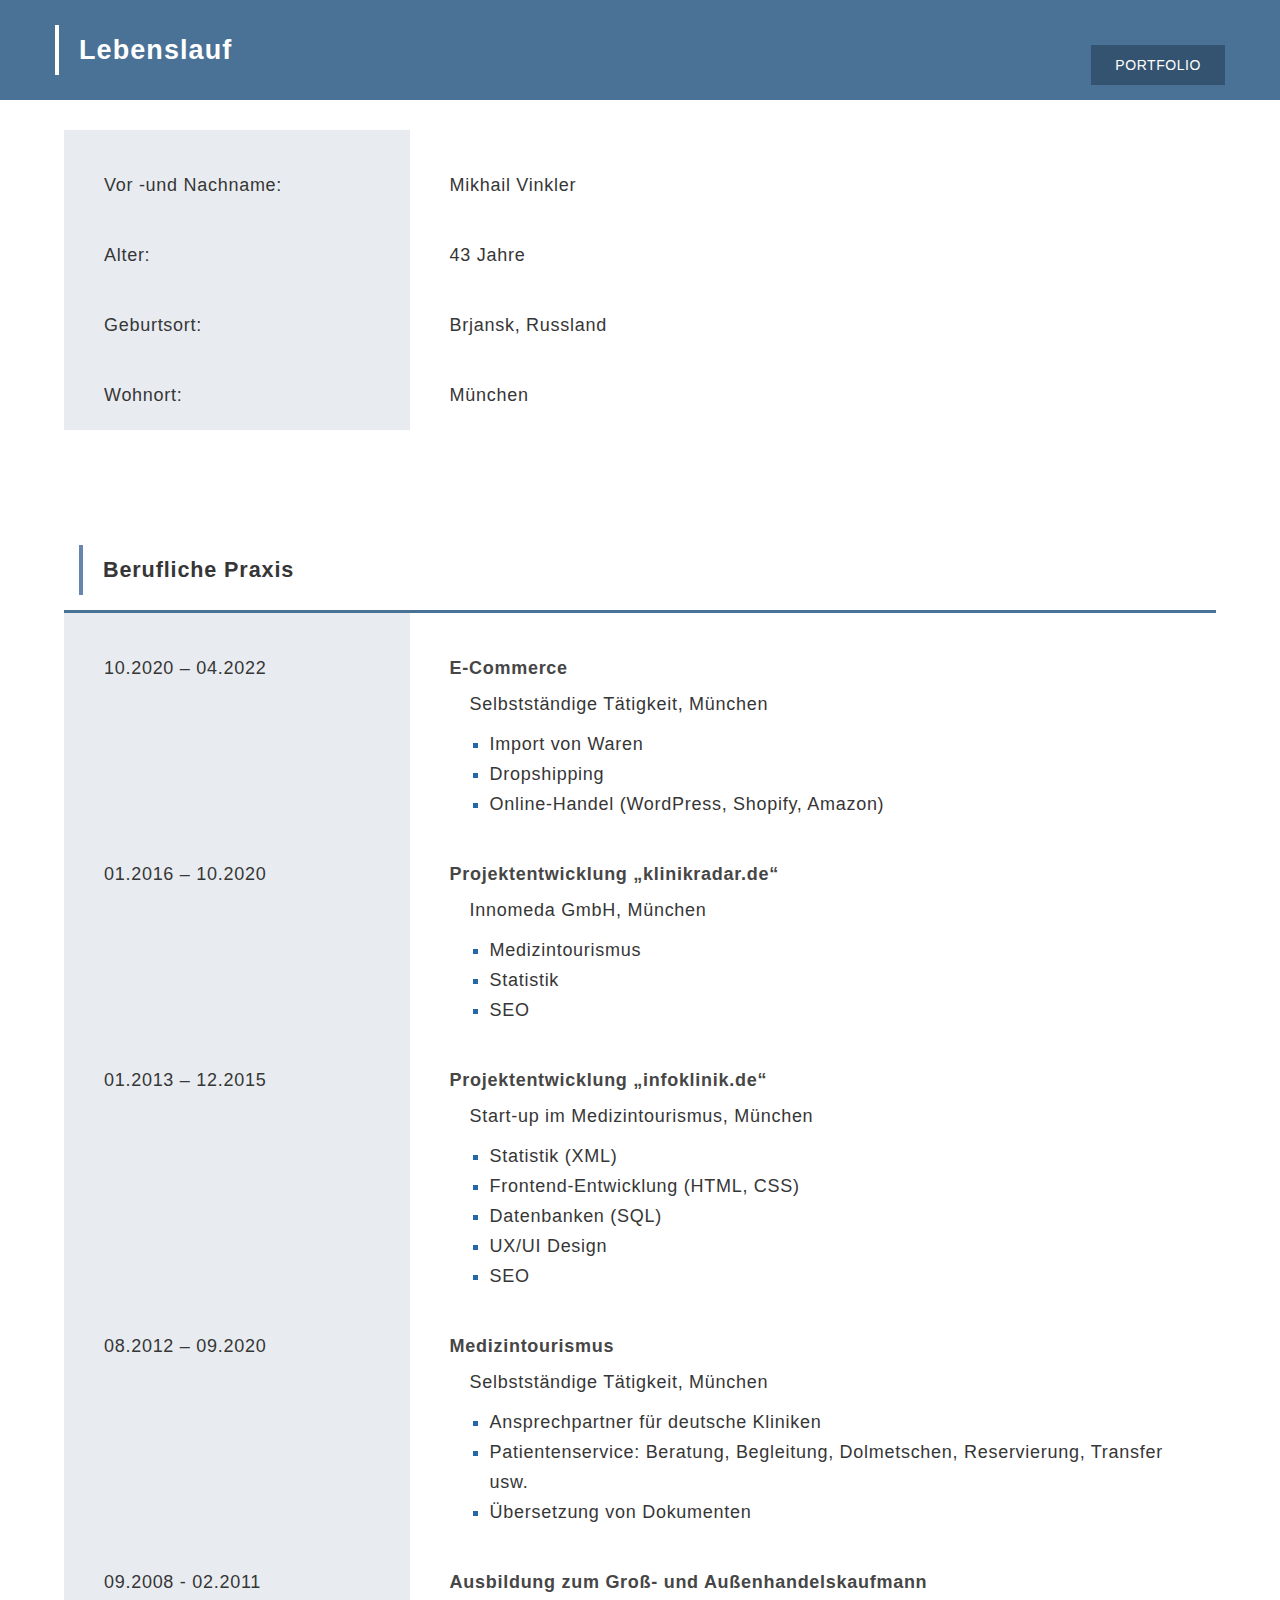
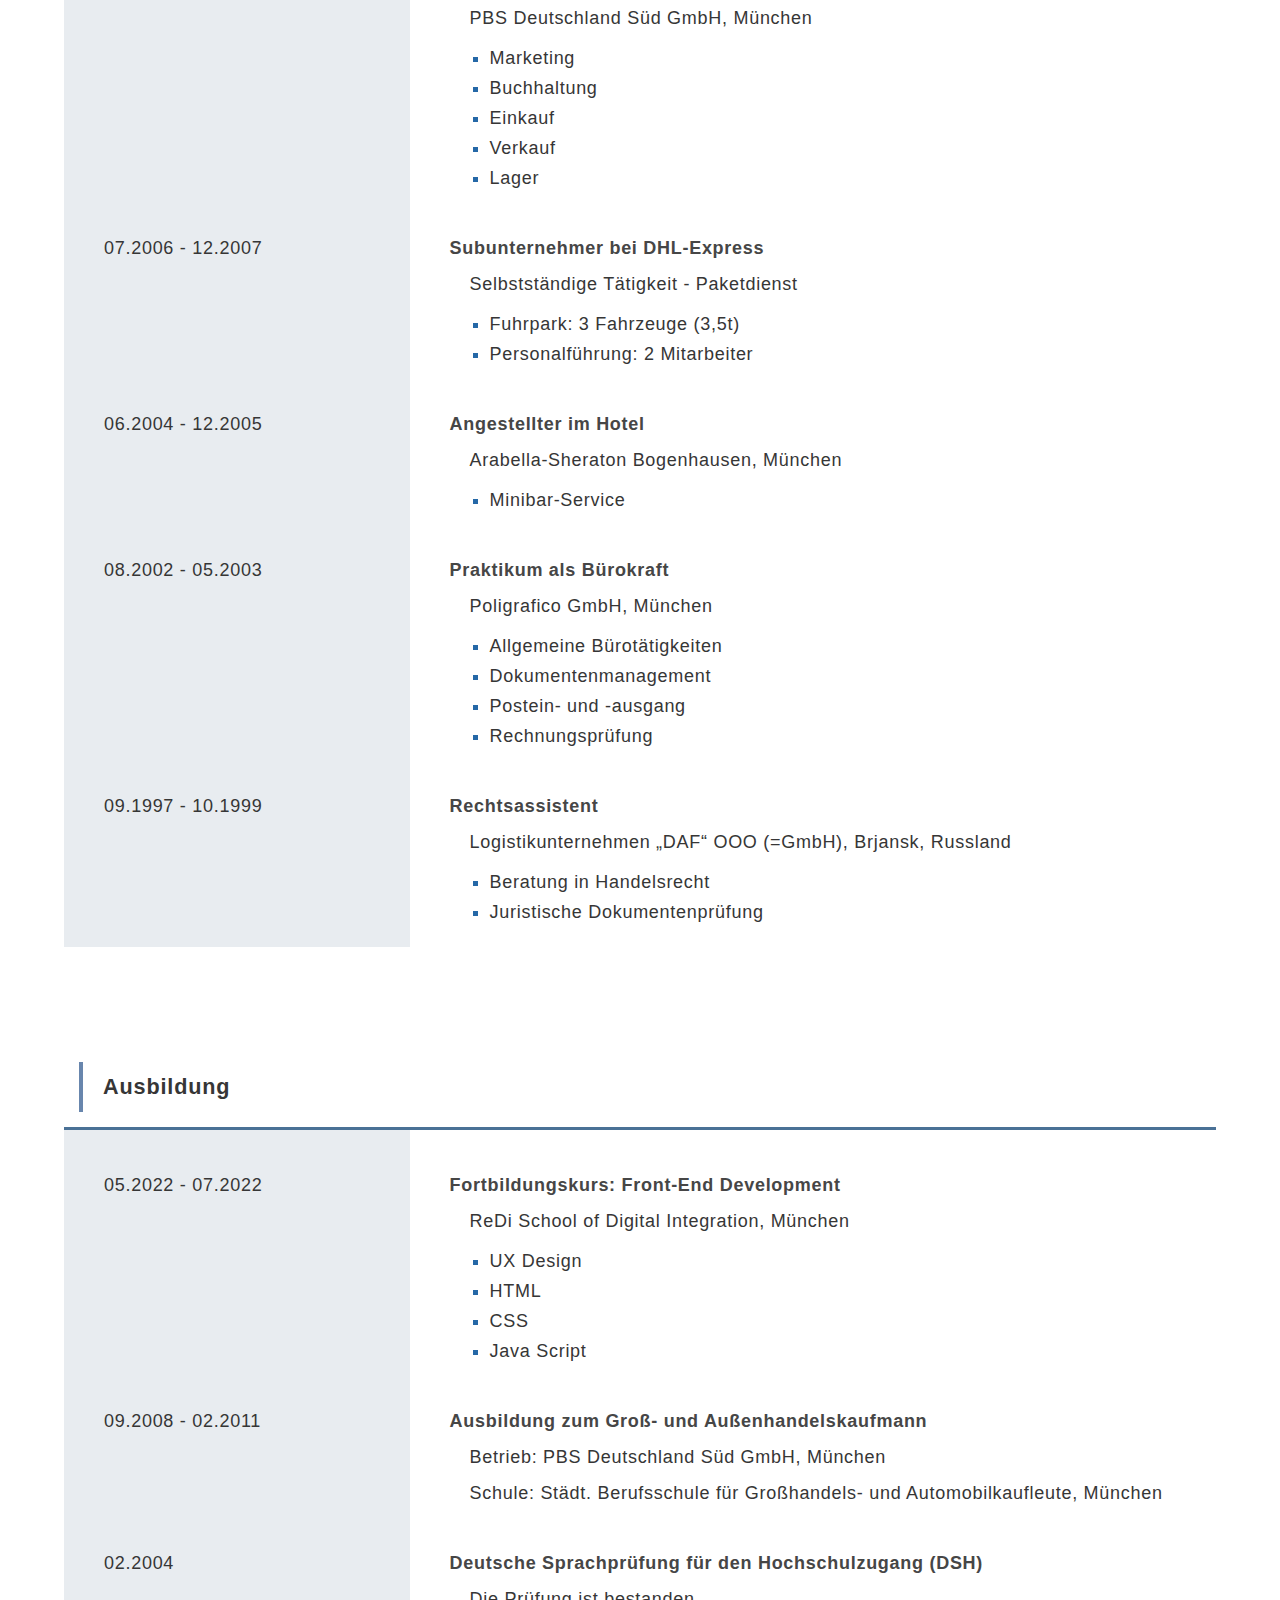
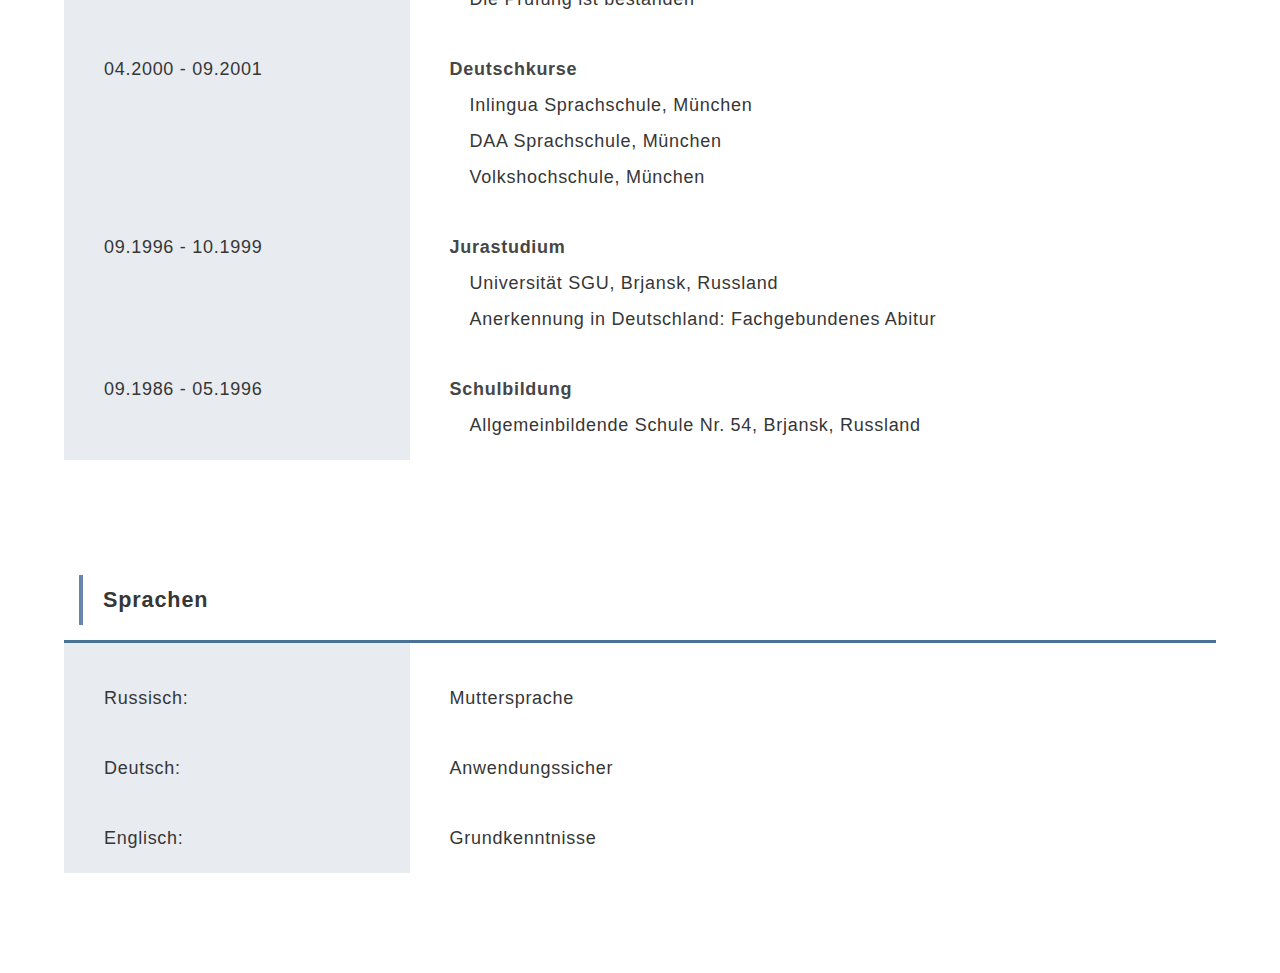
==== commit 7dcdc358: "Lebeslauf Texte verbessern" ====
--- a/Lebenslauf/lebenslauf.html
+++ b/Lebenslauf/lebenslauf.html
@@ -27,8 +27,8 @@
                 <td class="content">43 Jahre</td>
             </tr>
             <tr>
-                <td class="titel">Geburtsland:</td>
-                <td class="content">Russland</td>
+                <td class="titel">Geburtsort:</td>
+                <td class="content">Brjansk, Russland</td>
             </tr>
             <tr>
                 <td class="titel">Wohnort:</td>
@@ -42,36 +42,36 @@
             <tr class="job_1">
                 <td class="titel">10.2020 – 04.2022</td>
                 <td class="content">
-                    <h3>Selbstständiger Unternehmer im E-Commerce</h3>
-                    <p>Online-Handel</p>
-                    <ul>
-                        <li>Verkauf über Internetplattform Amazon</li>
-                        <li>Dropshipping über Internetplattform Shopify</li>
+                    <h3>E-Commerce</h3>
+                    <p>Selbstständige Tätigkeit, München</p>
+                    <ul>
+                        <li>Import von Waren</li>
+                        <li>Dropshipping</li>
+                        <li>Online-Handel (WordPress, Shopify, Amazon)</li>
                     </ul>
                 </td>
             </tr>
             <tr class="job_2">
                 <td class="titel">01.2016 – 10.2020</td>
                 <td class="content">
-                    <h3>Projektentwicklung „klinikradar.de“ </h3>
-                    <p>Beteiligung an Innomeda GmbH, München</p>
-                    <ul>
-                        <li>Projektinitiierung</li>
-                        <li>Beratung: Qualitätsberichte der Krankenhäuser und Medizintourismus</li>
-                        <li>Statistikanalyse</li>
-                        <li>SEO für Westeuropa</li>
+                    <h3>Projektentwicklung „klinikradar.de“</h3>
+                    <p>Innomeda GmbH, München</p>
+                    <ul>
+                        <li>Medizintourismus</li>
+                        <li>Statistik</li>
+                        <li>SEO</li>
                     </ul>
                 </td>
             </tr>
             <tr class="job_3">
                 <td class="titel">01.2013 – 12.2015</td>
                 <td class="content">
-                    <h3>Projektentwicklung „infoklinik“</h3>
-                    <p>Start-up im Medizintourismus: Internetdarstellung von allen deutschen Kliniken in mehreren Sprachen</p>
-                    <ul>
-                        <li>Projektinitiierung und Konzeptentwicklung</li>
-                        <li>Statistikanalyse (XML-Daten)</li>
-                        <li>Datenbankaufbau und -pflege (SQL)</li>
+                    <h3>Projektentwicklung „infoklinik.de“</h3>
+                    <p>Start-up im Medizintourismus, München</p>
+                    <ul>
+                        <li>Statistik (XML)</li>
+                        <li>Frontend-Entwicklung (HTML, CSS)</li>
+                        <li>Datenbanken (SQL)</li>
                         <li>UX/UI Design</li>
                         <li>SEO</li>
                     </ul>
@@ -80,10 +80,9 @@
             <tr class="job_4">
                 <td class="titel">08.2012 – 09.2020</td>
                 <td class="content">
-                    <h3>Betreuung und Vermittlung von ausländischen Patienten</h3>
+                    <h3>Medizintourismus</h3>
                     <p>Selbstständige Tätigkeit, München</p>
                     <ul>
-                        <li>Betreuung von russischsprachigen Patienten in Deutschland</li>
                         <li>Ansprechpartner für deutsche Kliniken</li>
                         <li>Patientenservice: Beratung, Begleitung, Dolmetschen, Reservierung, Transfer usw.</li>
                         <li>Übersetzung von Dokumenten</li>
@@ -95,10 +94,8 @@
                 <td class="content">
                     <h3>Ausbildung zum Groß- und Außenhandels&shy;kaufmann</h3>
                     <p>PBS Deutschland Süd GmbH, München</p>
-                    <p>Praktikum in allen Abteilungen:</p>
                     <ul>
                         <li>Marketing</li>
-                        <li>Personalmanagement</li>
                         <li>Buchhaltung</li>
                         <li>Einkauf</li>
                         <li>Verkauf</li>
@@ -109,24 +106,21 @@
             <tr class="job_6">
                 <td class="titel">07.2006 - 12.2007</td>
                 <td class="content">
-                    <h3>Transportunternehmer</h3>
-                    <p>Selbstständige Tätigkeit, München</p>
-                    <ul>
-                        <li>Auslieferung von Waren bis 3,5t, z.b. Autoteile </li>
-                        <li>Subunternehmer bei DHL-Express: Paketdienst</li>
-                        <li>Eigenes Fuhrpark: 3 Fahrzeuge</li>
-                        <li>Teamleitung: 2 Arbeitnehmer</li>
+                    <h3>Subunternehmer bei DHL-Express</h3>
+                    <p>Selbstständige Tätigkeit - Paketdienst</p>
+                    <ul>
+                        <li>Fuhrpark: 3 Fahrzeuge (3,5t)</li>
+                        <li>Personalführung: 2 Mitarbeiter</li>
                     </ul>
                 </td>
             </tr>
             <tr class="job_7">
                 <td class="titel">06.2004 - 12.2005</td>
                 <td class="content">
-                    <h3>Hotelservice: Minibar-Abteilung</h3>
-                    <p>Hotel Arabella-Sheraton, München</p>
-                    <ul>
-                        <li>Minibar-Service: Betreuung von über 300 Kühlschränke</li>
-                        <li>Reparatur der Minibars</li>
+                    <h3>Angestellter im Hotel</h3>
+                    <p>Arabella-Sheraton Bogenhausen, München</p>
+                    <ul>
+                        <li>Minibar-Service</li>
                     </ul>
                 </td>
             </tr>
@@ -164,7 +158,7 @@
                 <td class="titel">05.2022 - 07.2022</td>
                 <td class="content">
                     <h3>Fortbildungskurs: Front-End Development</h3>
-                    <p>ReDi School of Digital Integration</p>
+                    <p>ReDi School of Digital Integration, München</p>
                     <ul>
                         <li>UX Design</li>
                         <li>HTML</li>
@@ -184,15 +178,17 @@
             <tr class="school_3">
                 <td class="titel">02.2004</td>
                 <td class="content">
-                    <h3>DSH-Prüfung</h3>
-                    <p>Deutsche Sprachprüfung für den Hochschulzugang (DSH):</p>
-                    <p>erfolgreich bestanden</p>
+                    <h3>Deutsche Sprachprüfung für den Hochschulzugang (DSH)</h3>
+                    <p>Die Prüfung ist bestanden</p>
                 </td>
             </tr>
             <tr class="school_4">
                 <td class="titel">04.2000 - 09.2001</td>
                 <td class="content">
-                    <h3>Deutschkurs, Inlingua Sprachschule, München</h3>
+                    <h3>Deutschkurse</h3>
+                    <p>Inlingua Sprachschule, München</p>
+                    <p>DAA Sprachschule, München</p>
+                    <p>Volkshochschule, München</p>
                 </td>
             </tr>
             <tr class="school_5">
@@ -200,13 +196,14 @@
                 <td class="content">
                     <h3>Jurastudium</h3>
                     <p>Universität SGU, Brjansk, Russland</p>
-                    <p>(anerkannt in Deutschland als Fachgebundenes Abitur)</p>
+                    <p>Anerkennung in Deutschland: Fachgebundenes Abitur</p>
                 </td>
             </tr>
             <tr class="school_6">
                 <td class="titel">09.1986 - 05.1996</td>
                 <td class="content">
-                    <h3>Allgemeinbildende Schule, Brjansk, Russland</h3>
+                    <h3>Schulbildung</h3>
+                    <p>Allgemeinbildende Schule Nr. 54, Brjansk, Russland</p>
                 </td>
         </table>
         <table  class="language">
--- a/style.css
+++ b/style.css
@@ -15,7 +15,7 @@
 }
 h2 {
     font-size: 1.2em;
-    padding: 1% 20px;
+    padding: 10px 20px;
     border-left: 4px solid #6886ad;
 }
 h3 {
@@ -25,7 +25,7 @@
     padding-top: 20px;
 }
 main {
-    width: min(96%, 1200px);
+    width: min(90%, 1200px);
     margin: 0 auto;
 }
 
@@ -44,7 +44,6 @@
     padding: 0 10px;
     max-width: 600px;
 }
-
 .header_foto {
     height: 50%;
     width: 100%;
@@ -74,11 +73,11 @@
     background-color: #e9ecef;
     height: 22px;
 }
-.html {width: 90%;}
-.css {width: 85%;}
-.js {width: 60%;}
+.html {width: 85%;}
+.css {width: 80%;}
+.js {width: 20%;}
 .git {width: 40%;}
-.sql {width: 30%;}
+.sql {width: 25%;}
 .figma {width: 80%;}
 .fotoshop {width: 70%;}
 
@@ -90,9 +89,6 @@
 @keyframes progress {
     0% {
         width: 0;
-    }
-    100% {
-        width: 100;
     }
 }
 
@@ -147,7 +143,7 @@
 	float: left;
 }
 .slide_img {
-	height: 280px;
+	height: 300px;
     background-repeat: no-repeat;
 	background-position: center;
 	background-size: min(80%, 400px);
@@ -171,7 +167,7 @@
 .slide_text {
 	text-align: center;
     max-width: 900px;
-	margin-bottom: 2rem;
+	margin-bottom: 3rem;
 }
 .portfolio_link {
 	visibility: hidden;
@@ -241,7 +237,7 @@
 
 .application {
     text-align: center;
-    margin-bottom: 400px;
+    margin-bottom: 240px;
 }
 .line {
     background-color: #a4b6ce;
@@ -370,10 +366,10 @@
         text-align: right;
     }
     .experience div:last-child {
-        padding-top: 42px;
+        padding-top: 50px;
     }
     .slider {
-        max-width: 260px auto;
+        margin: 220px auto;
     }
     .menu {
         left: 0;
--- a/Lebenslauf/lebenslauf.css
+++ b/Lebenslauf/lebenslauf.css
@@ -5,6 +5,7 @@
 }
 p {
     padding-top: 6px;
+    padding-left: 20px;
 }
 #resume_header {
     width: 100%;
@@ -16,15 +17,15 @@
     max-width: 1200px;
     height: 100%;
     margin: 0 auto;
+    padding: 15px;
     display: flex;
     justify-content: space-between;
     align-items: center;
 }
 h1 {
     border-left: 4px solid #fff;
-    padding: 1% 20px;
+    padding: 10px 20px;
     color: #fff;
-    margin-left: 15px;
 }
 .resume_titel a {
     font-size: 14px;
@@ -33,6 +34,7 @@
     color: #fff;
     background-color: #345370;
     padding: 5px 24px;
+    margin-top: 30px;
 }
 .resume_titel a:hover {
     opacity: .8;
@@ -49,7 +51,7 @@
     margin-top: 100px;
 }
 table tr:nth-child(2) > td {
-    padding-top: 30px;
+    padding-top: 40px;
 }
 th {
     border-bottom: 3px solid #4a7196;
@@ -57,7 +59,7 @@
     text-align: left;
 }
 td {
-    padding: 15px;
+    padding: 20px 40px;
     vertical-align: top;
     text-align: left;
 }
